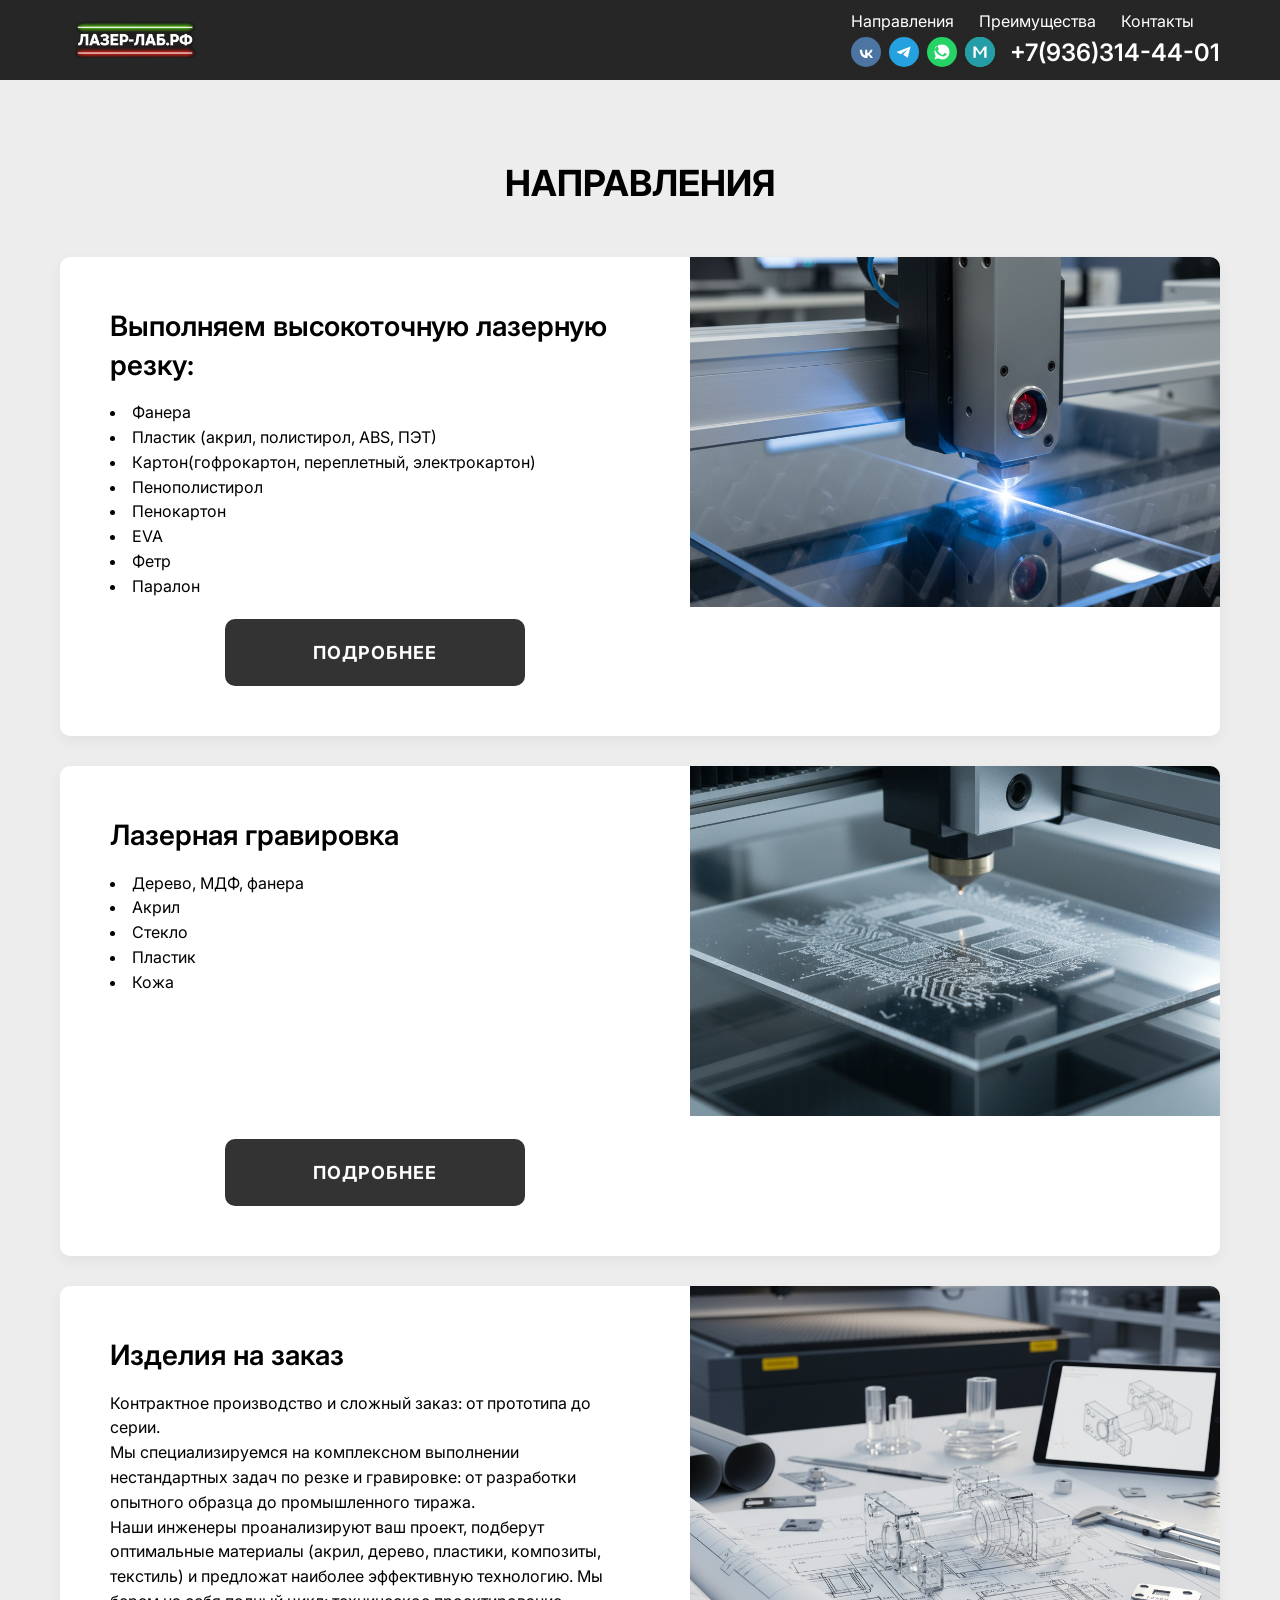
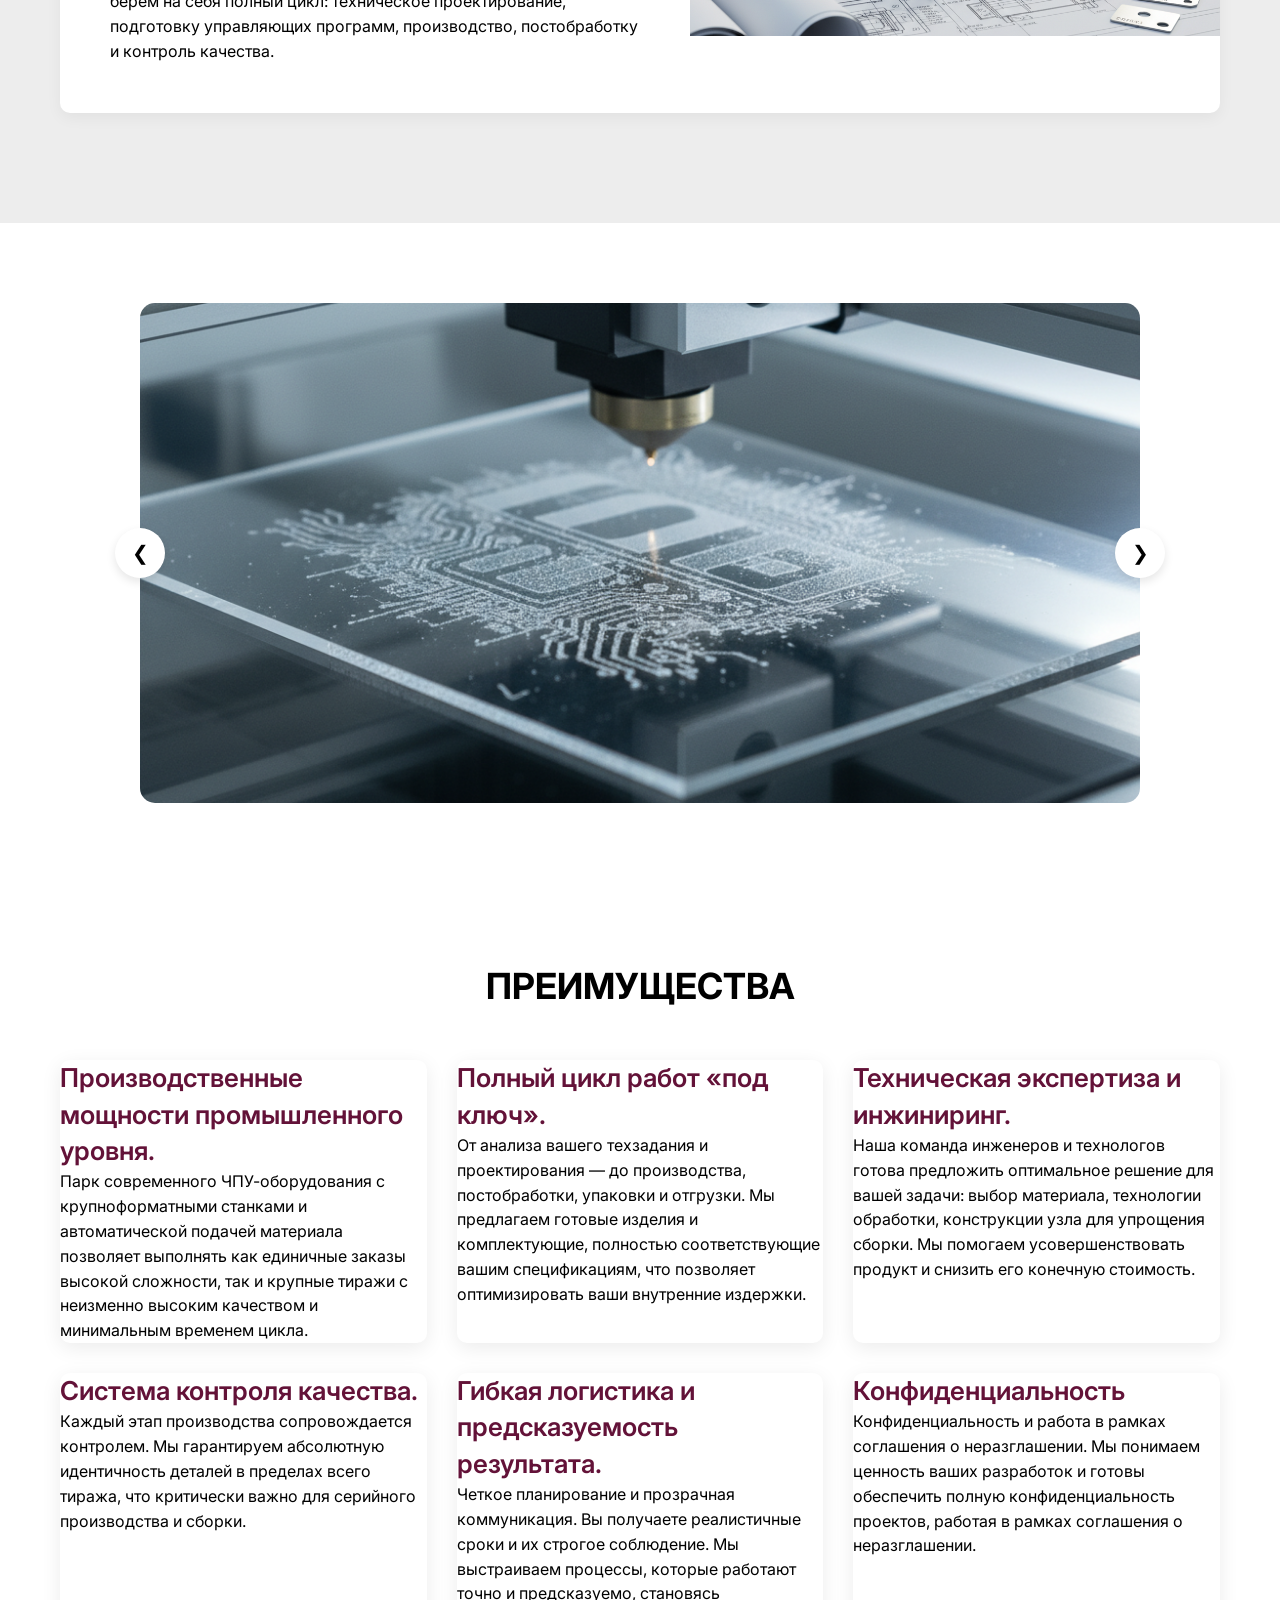
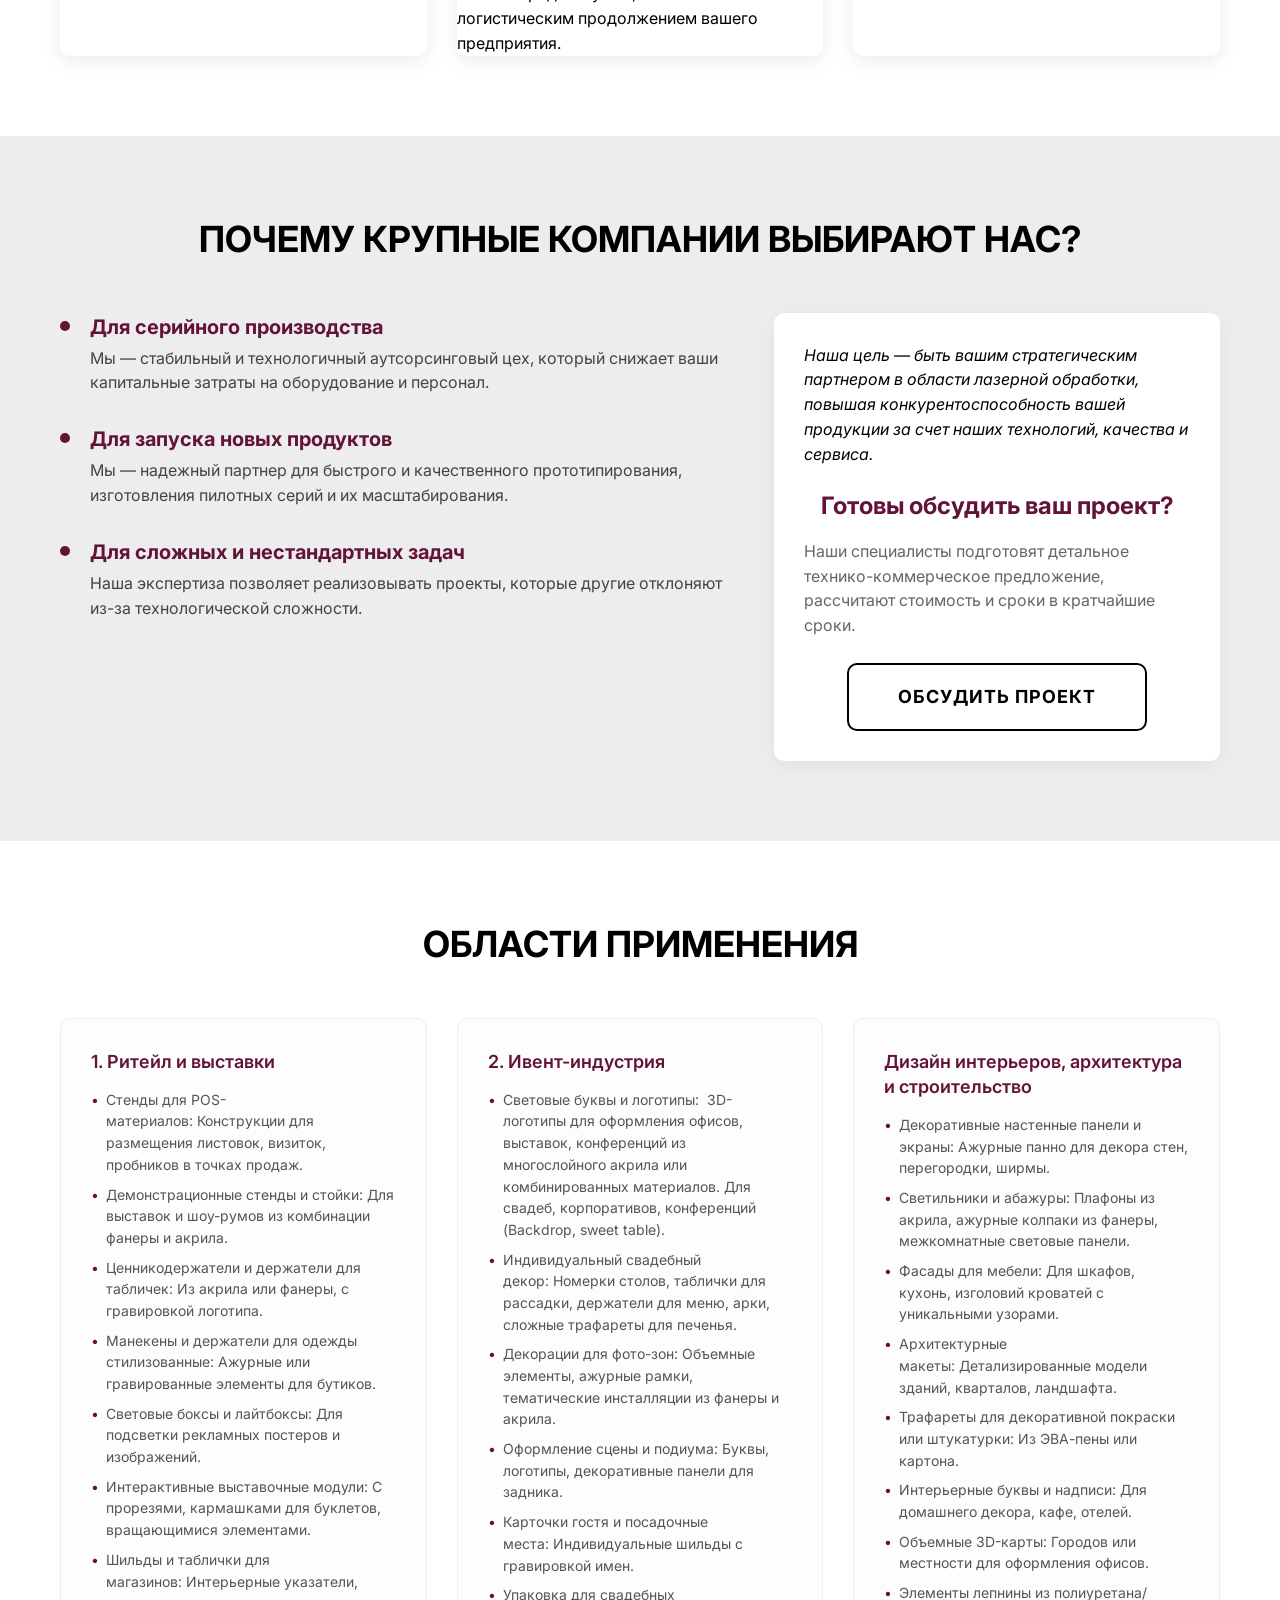
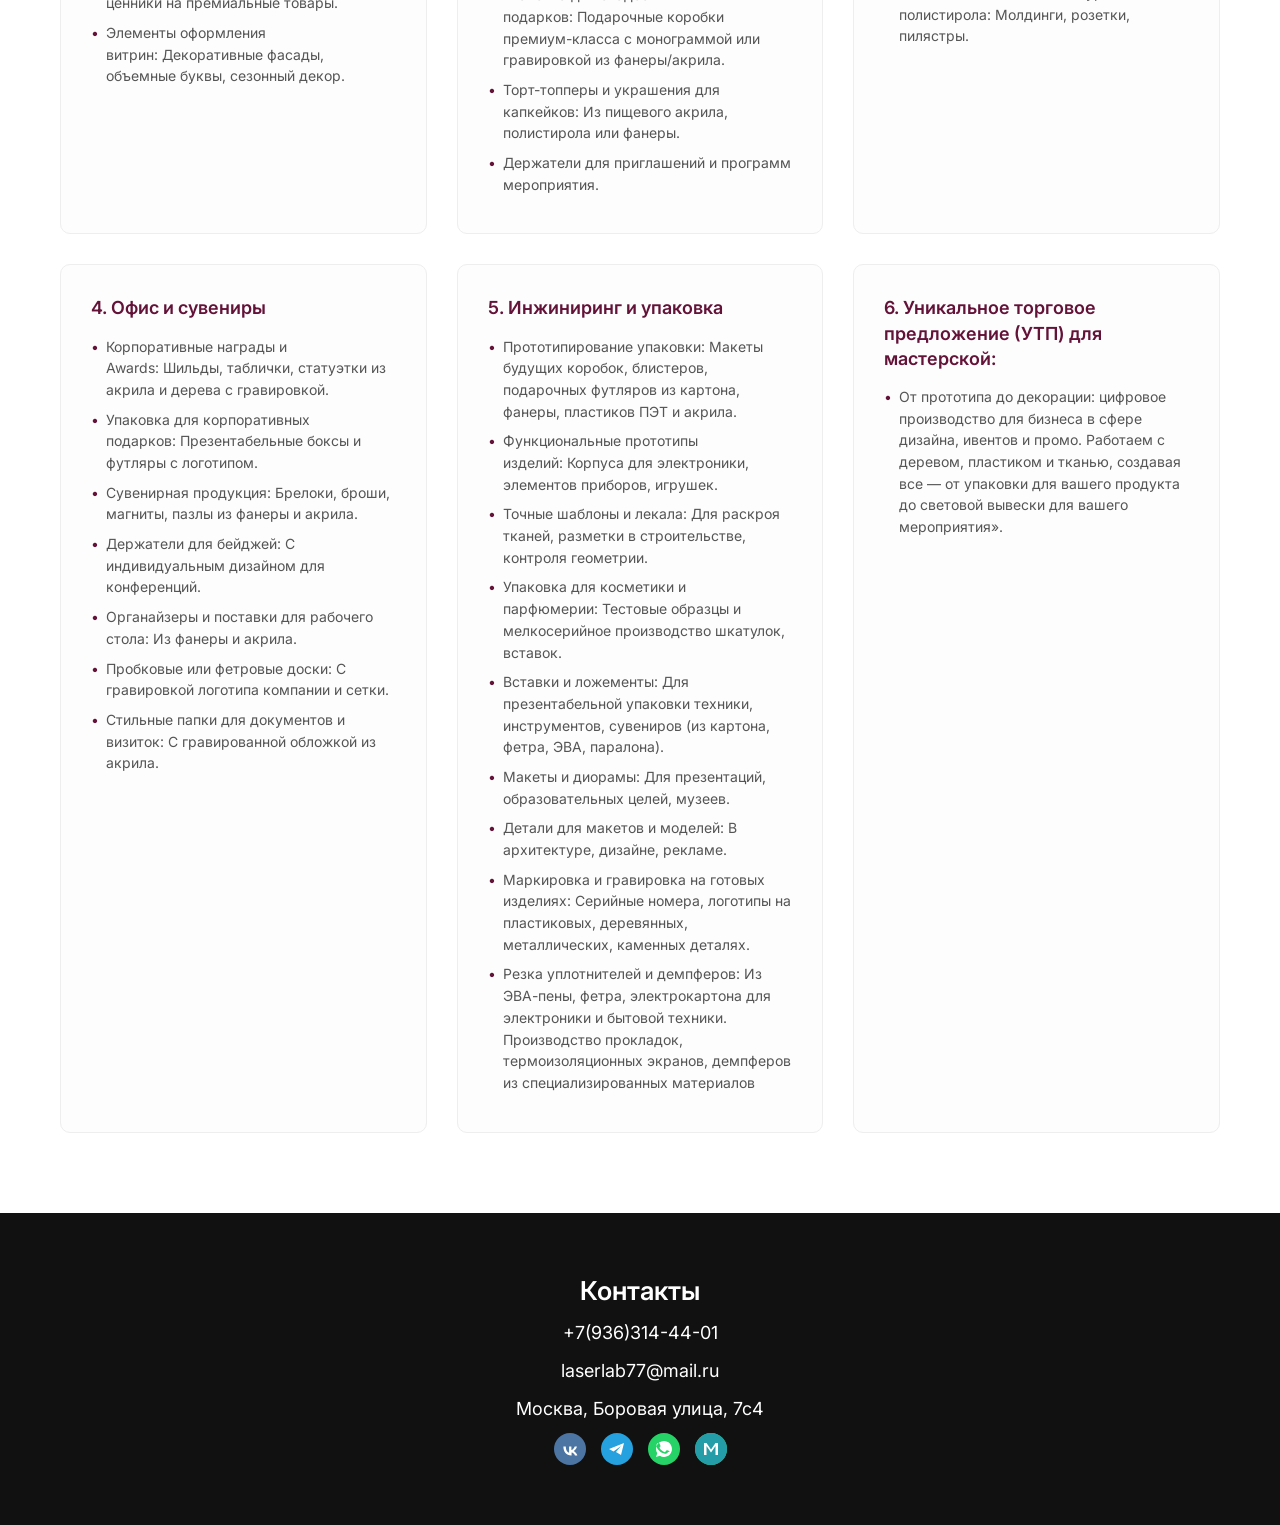
==== index.html @ 97116521 "Add files via upload" ====
<!DOCTYPE html>
<html lang="ru">
<head>
    <meta charset="UTF-8">
    <meta name="viewport" content="width=device-width, initial-scale=1.0">
    <title>ЛАЗЕР-ЛАБ.РФ - Лазерная резка и гравировка</title>
    <meta name="description" content="Услуги лазерной резки и гравировки в Москве.">
    <link href="https://fonts.googleapis.com/css2?family=Inter:wght@300;400;600;700&display=swap" rel="stylesheet">
    <link rel="stylesheet" href="style.css">
</head>
<body>

    <header class="header">
        <div class="container header__container">
            <a href="index.html" class="logo"><img class="logo_img" src="img/logo.png" alt="логотип"></a>
            <nav class="nav">
                <ul class="nav__list">
                    <li><a href="#services" class="nav__link">Направления</a></li>
                    <li><a href="#advantages" class="nav__link">Преимущества</a></li>
                    <li><a href="#contact" class="nav__link">Контакты</a></li>
                </ul>
                <div class="nav__phone-block">
                    <div class="header__socials-mini">
                        <a href="https://vk.com/laserlaboratory" target="_blank" class="social-icon soc-vk-mini">
                            <svg width="32" height="32" viewBox="0 0 32 32" fill="none" xmlns="http://www.w3.org/2000/svg">
                                <circle cx="16" cy="16" r="16"/>
                                <path d="M17.15 22.4c-4.87 0-7.65-3.34-7.77-8.9h2.41c.08 4.08 1.88 5.81 3.3 6.16V13.5h2.27v3.52c1.39-.15 2.82-1.74 3.32-3.52h2.27c-.4 2.22-2.02 3.81-3.21 4.5 1.2 1.07 3.01 2.45 3.65 4.4h-2.48c-.5-1.57-1.76-2.78-3.32-2.93v2.93h-.44z" fill="white"/>
                            </svg>
                        </a>
                        <a href="https://t.me/+79363144401" target="_blank" class="social-icon soc-tg-mini">
                            <svg width="32" height="32" viewBox="0 0 32 32" fill="none" xmlns="http://www.w3.org/2000/svg">
                                <circle cx="16" cy="16" r="16"/>
                                <path d="M23 10L8 16L12.5 18.5L20 13L15 19L20 22L23 10Z" fill="white"/>
                            </svg>
                        </a>
                        <a href="https://wa.me/79363144401" target="_blank" class="social-icon soc-wa-mini">
                            <svg width="32" height="32" viewBox="0 0 32 32" fill="none" xmlns="http://www.w3.org/2000/svg">
                                <circle cx="16" cy="16" r="16"/>
                                <path d="M16 8C11.58 8 8 11.58 8 16C8 17.58 8.46 19.05 9.25 20.3L8 24L11.83 22.77C13.06 23.55 14.48 24 16 24C20.42 24 24 20.42 24 16C24 11.58 20.42 8 16 8ZM19.8 19.34C19.55 20.04 18.51 20.6 17.95 20.67C17.44 20.73 16.78 20.92 14.53 20C11.64 18.82 9.77 15.88 9.63 15.69C9.49 15.5 8.44 14.11 8.44 12.68C8.44 11.25 9.17 10.55 9.47 10.26C9.71 10.03 10.1 9.92 10.48 9.92C10.6 9.92 10.72 9.93 10.82 9.93C11.13 9.95 11.28 9.97 11.49 10.46C11.75 11.08 12.38 12.63 12.45 12.78C12.53 12.93 12.6 13.12 12.5 13.31C12.4 13.5 12.33 13.59 12.18 13.76C12.03 13.93 11.89 14.07 11.74 14.26C11.6 14.43 11.44 14.63 11.64 14.98C11.84 15.33 12.53 16.46 13.54 17.36C14.85 18.52 15.91 18.9 16.3 19.08C16.69 19.26 16.92 19.22 17.15 18.96C17.38 18.7 18.15 17.8 18.44 17.41C18.73 17.02 19.03 17.1 19.4 17.25C19.78 17.4 21.79 18.39 21.79 18.39C21.79 18.39 21.79 18.39 21.79 18.39" fill="white"/>
                            </svg>
                        </a>
                        <a href="https://max.ru/u/f9LHodD0cOJeE9eINkm-oCl4ajC9Mu6RRH30dMtrzcRRQ145QHzJp0qRFZE" target="_blank" aria-label="Макс" class="social-icon soc-wa-mini">
                            <svg width="32" height="32" viewBox="0 0 32 32" fill="none" xmlns="http://www.w3.org/2000/svg">
                                <circle cx="16" cy="16" r="16" fill="#259da8"/>
                                <path d="M9 10H11.5L16 16.5L20.5 10H23V22H20.5V13L16 19.5L11.5 13V22H9V10Z" fill="white"/>
                            </svg>
                        </a>
                    </div>
                    <a href="tel:+79363144401" class="header__tel">+7(936)314-44-01</a>
                </div>
            </nav>
            <button class="burger-btn" aria-label="Открыть меню">
                <span></span><span></span><span></span>
            </button>
        </div>
    </header>

    <div class="mobile-menu">
        <ul class="mobile-menu__list">
            <li><a href="#services" class="mobile-menu__link">Направления</a></li>
            <li><a href="#advantages" class="mobile-menu__link">Преимущества</a></li>
            <li><a href="#contact" class="mobile-menu__link">Контакты</a></li>
            <li><a href="tel:+79363144401" style="color: inherit; text-decoration: none;">+7(936)314-44-01</a></li>
        </ul>
        <div class="mobile-menu__footer">
            <a href="tel:+79363144401" class="mobile-menu__phone">+7(936)314-44-01</a>
            <div class="mobile-menu__socials">
                <a href="https://vk.com/laserlaboratory" target="_blank" class="social-icon soc-vk">
                    <svg width="32" height="32" viewBox="0 0 32 32" fill="none" xmlns="http://www.w3.org/2000/svg">
                        <circle cx="16" cy="16" r="16"/>
                        <path d="M17.15 22.4c-4.87 0-7.65-3.34-7.77-8.9h2.41c.08 4.08 1.88 5.81 3.3 6.16V13.5h2.27v3.52c1.39-.15 2.82-1.74 3.32-3.52h2.27c-.4 2.22-2.02 3.81-3.21 4.5 1.2 1.07 3.01 2.45 3.65 4.4h-2.48c-.5-1.57-1.76-2.78-3.32-2.93v2.93h-.44z" fill="white"/>
                    </svg>
                </a>
                <a href="https://t.me/+79363144401" target="_blank" class="social-icon soc-tg">
                    <svg width="32" height="32" viewBox="0 0 32 32" fill="none" xmlns="http://www.w3.org/2000/svg">
                        <circle cx="16" cy="16" r="16"/>
                        <path d="M23 10L8 16L12.5 18.5L20 13L15 19L20 22L23 10Z" fill="white"/>
                    </svg>
                </a>
                <a href="https://wa.me/79363144401" target="_blank" class="social-icon soc-wa">
                    <svg width="32" height="32" viewBox="0 0 32 32" fill="none" xmlns="http://www.w3.org/2000/svg">
                        <circle cx="16" cy="16" r="16"/>
                        <path d="M16 8C11.58 8 8 11.58 8 16C8 17.58 8.46 19.05 9.25 20.3L8 24L11.83 22.77C13.06 23.55 14.48 24 16 24C20.42 24 24 20.42 24 16C24 11.58 20.42 8 16 8ZM19.8 19.34C19.55 20.04 18.51 20.6 17.95 20.67C17.44 20.73 16.78 20.92 14.53 20C11.64 18.82 9.77 15.88 9.63 15.69C9.49 15.5 8.44 14.11 8.44 12.68C8.44 11.25 9.17 10.55 9.47 10.26C9.71 10.03 10.1 9.92 10.48 9.92C10.6 9.92 10.72 9.93 10.82 9.93C11.13 9.95 11.28 9.97 11.49 10.46C11.75 11.08 12.38 12.63 12.45 12.78C12.53 12.93 12.6 13.12 12.5 13.31C12.4 13.5 12.33 13.59 12.18 13.76C12.03 13.93 11.89 14.07 11.74 14.26C11.6 14.43 11.44 14.63 11.64 14.98C11.84 15.33 12.53 16.46 13.54 17.36C14.85 18.52 15.91 18.9 16.3 19.08C16.69 19.26 16.92 19.22 17.15 18.96C17.38 18.7 18.15 17.8 18.44 17.41C18.73 17.02 19.03 17.1 19.4 17.25C19.78 17.4 21.79 18.39 21.79 18.39C21.79 18.39 21.79 18.39 21.79 18.39" fill="white"/>
                    </svg>
                </a>
                <a href="https://max.ru/u/f9LHodD0cOJeE9eINkm-oCl4ajC9Mu6RRH30dMtrzcRRQ145QHzJp0qRFZE" target="_blank" aria-label="Макс" class="social-icon">
                    <svg width="32" height="32" viewBox="0 0 32 32" fill="none" xmlns="http://www.w3.org/2000/svg">
                        <circle cx="16" cy="16" r="16" fill="#259da8"/>
                        <path d="M9 10H11.5L16 16.5L20.5 10H23V22H20.5V13L16 19.5L11.5 13V22H9V10Z" fill="white"/>
                    </svg>
                </a>
            </div>
        </div>
    </div>

  <!--  <section class="hero" id="about">
        <div class="hero__bg" style="background-image: url('https://static.tildacdn.ink/tild6638-3232-4465-b261-386266653539/screen.jpg');"></div>
        <div class="hero__overlay"></div>
        <div class="container hero__content">
            <h1 class="hero__title">ЛАЗЕР-ЛАБ.РФ</h1>
            <p class="hero__descr">Услуги лазерной резки и гравировки в Москве.</p>
            <p class="hero__descr">Выполним ваш проект качественно и в срок.</p>
            <button class="btn btn--hero js-open-modal" data-modal="contact-modal">Свяжитесь с нами</button>
        </div>
    </section> -->

    <section class="section services" id="services">
        <div class="container">
            <h2 class="section-title">Направления</h2>
            <div class="service-item service-item--reverse"> 
                <div class="service-item__image">
                    <img src="img/резка акрила.png" alt="Лазерная резка">
                </div>
                <div class="service-item__text">
                    <h3>Выполняем высокоточную лазерную резку:</h3>
                    <li>Фанера</li>
                    <li>Пластик (акрил, полистирол, ABS, ПЭТ)</li>
                    <li>Картон(гофрокартон, переплетный, электрокартон)</li>
                    <li>Пенополистирол</li>
                    <li>Пенокартон</li>
                    <li>EVA</li>
                    <li>Фетр</li>
                    <li>Паралон</li>
                    <a href="cutting.html" class="btn btn--accent">Подробнее</a>
                </div>
            </div>

            <div class="service-item service-item--reverse">
                <div class="service-item__image">
                    <img src="img/гравировка акрил.png" alt="Лазерная гравировка">
                </div>
                <div class="service-item__text">
                    <h3>Лазерная гравировка</h3>
                    <li>Дерево, МДФ, фанера</li>
                    <li>Акрил</li>
                    <li>Стекло</li>
                    <li>Пластик</li>
                    <li>Кожа</li>
                    <br>
                    <br>
                    <br>
                    <br>
                    <br>
                    <a href="engraving.html" class="btn btn--accent">Подробнее</a>
                </div>
            </div>
            <div class="service-item service-item--reverse">
                <div class="service-item__image">
                    <img src="img/изделия на заказ.png" alt="Изделия на заказ">
                </div>
                <div class="service-item__text">
                    <h3>Изделия на заказ</h3>
                    <p>Контрактное производство и сложный заказ: от прототипа до серии.</p>
                    <p>Мы специализируемся на комплексном выполнении нестандартных задач по резке и гравировке: от разработки опытного образца до промышленного тиража.</p>
                    <p>Наши инженеры проанализируют ваш проект, подберут оптимальные материалы (акрил, дерево, пластики, композиты, текстиль) и предложат наиболее эффективную технологию. Мы берем на себя полный цикл: техническое проектирование, подготовку управляющих программ, производство, постобработку и контроль качества.</p>
                  <!--  <a href="custom.html" class="btn btn--secondary">Подробнее</a> -->
                </div>
            </div>
        </div>
    </section>
    <section class="section portfolio">
        <div class="container">
            <div class="slider-container">
                <button class="slider-btn slider-btn--prev">❮</button>
                <div class="slider-track-wrapper">
                    <div class="slider-track">
                        <div class="slide"><img src="img/гравировка акрил.png" alt="Portfolio 1"></div>
                        <div class="slide"><img src="img/гравировка кожа.png" alt="Portfolio 2"></div>
                        <div class="slide"><img src="img/гравировка стекло.png" alt="Portfolio 3"></div>
                        <div class="slide"><img src="img/резка пенокартона.png" alt="Portfolio 4"></div>
                        <div class="slide"><img src="img/резка ЭВА.png" alt="Portfolio 4"></div>
                        <div class="slide"><img src="img/резка фетр.png" alt="Portfolio 4"></div>
                    </div>
                </div>
                <button class="slider-btn slider-btn--next">❯</button>
            </div>
        </div>
    </section>

    <section id="advantages" class="section">
        <div class="container">
            <h2 class="section-title">Преимущества</h2>
        
            <div class="product-grid">
                <div class="product-card">
                    <div class="product-card__content">
                        <h3 class="product-card__title">Производственные мощности промышленного уровня.</h3>
                        <p class="product-card__text">Парк современного ЧПУ-оборудования с крупноформатными станками и автоматической подачей материала позволяет выполнять как единичные заказы высокой сложности, так и крупные тиражи с неизменно высоким качеством и минимальным временем цикла.</p>
                    </div>
                </div>
                <div class="product-card">
                    <div class="product-card__content">
                        <h3 class="product-card__title">Полный цикл работ «под ключ».</h3>
                        <p class="product-card__text">От анализа вашего техзадания и проектирования — до производства, постобработки, упаковки и отгрузки. Мы предлагаем готовые изделия и комплектующие, полностью соответствующие вашим спецификациям, что позволяет оптимизировать ваши внутренние издержки.</p>
                    </div>
                </div>
                <div class="product-card">
                    <div class="product-card__content">
                        <h3 class="product-card__title">Техническая экспертиза и инжиниринг.</h3>
                        <p class="product-card__text">Наша команда инженеров и технологов готова предложить оптимальное решение для вашей задачи: выбор материала, технологии обработки, конструкции узла для упрощения сборки. Мы помогаем усовершенствовать продукт и снизить его конечную стоимость.</p>
                    </div>
                </div>
                <div class="product-card">
                    <div class="product-card__content">
                        <h3 class="product-card__title">Система контроля качества.</h3>
                        <p class="product-card__text">Каждый этап производства сопровождается контролем. Мы гарантируем абсолютную идентичность деталей в пределах всего тиража, что критически важно для серийного производства и сборки.</p>
                    </div>
                </div>
                <div class="product-card">
                    <div class="product-card__content">
                        <h3 class="product-card__title">Гибкая логистика и предсказуемость результата.</h3>
                        <p class="product-card__text">Четкое планирование и прозрачная коммуникация. Вы получаете реалистичные сроки и их строгое соблюдение. Мы выстраиваем процессы, которые работают точно и предсказуемо, становясь логистическим продолжением вашего предприятия.</p>
                    </div>
                </div>
                <div class="product-card">
                    <div class="product-card__content">
                        <h3 class="product-card__title">Конфиденциальность</h3>
                        <p class="product-card__text">Конфиденциальность и работа в рамках соглашения о неразглашении. Мы понимаем ценность ваших разработок и готовы обеспечить полную конфиденциальность проектов, работая в рамках соглашения о неразглашении.</p>
                    </div>
                </div>
            </div>
        </div>
    </section>
    <section id="why-us" class="section section--bg-gray">
        <div class="container">
            <h2 class="section-title">Почему крупные компании выбирают нас?</h2>
            <div class="why-us__content">
                <ul class="why-us__list">
                    <li class="why-us__item">
                        <h4 class="why-us__item-title">Для серийного производства</h4>
                        <p class="why-us__item-text">Мы — стабильный и технологичный аутсорсинговый цех, который снижает ваши капитальные затраты на оборудование и персонал.</p>
                    </li>
                    <li class="why-us__item">
                        <h4 class="why-us__item-title">Для запуска новых продуктов</h4>
                        <p class="why-us__item-text">Мы — надежный партнер для быстрого и качественного прототипирования, изготовления пилотных серий и их масштабирования.</p>
                    </li>
                    <li class="why-us__item">
                        <h4 class="why-us__item-title">Для сложных и нестандартных задач</h4>
                        <p class="why-us__item-text">Наша экспертиза позволяет реализовывать проекты, которые другие отклоняют из-за технологической сложности.</p>
                    </li>
                </ul>
                <div class="why-us__cta-block">
                    <p class="why-us__cta-text">Наша цель — быть вашим стратегическим партнером в области лазерной обработки, повышая конкурентоспособность вашей продукции за счет наших технологий, качества и сервиса.</p>
                    <p class="why-us__cta-prompt">Готовы обсудить ваш проект?</p>
                    <p class="why-us__cta-description">Наши специалисты подготовят детальное технико-коммерческое предложение, рассчитают стоимость и сроки в кратчайшие сроки.</p>
                    <a href="#" class="btn btn--accent js-open-modal">Обсудить проект</a>
                </div>
            </div>
        </div>
    </section>
    <section class="section full-services" id="full-services">
        <div class="container">
            <h2 class="section-title">Области применения</h2>
            <div class="services-grid">
                <div class="service-category">
                    <h3>1. Ритейл и выставки</h3>
                    <ul>
                        <li>Стенды для POS-материалов: Конструкции для размещения листовок, визиток, пробников в точках продаж.</li>
                        <li>Демонстрационные стенды и стойки: Для выставок и шоу-румов из комбинации фанеры и акрила.</li>
                        <li>Ценникодержатели и держатели для табличек: Из акрила или фанеры, с гравировкой логотипа.</li>
                        <li>Манекены и держатели для одежды стилизованные: Ажурные или гравированные элементы для бутиков.</li>
                        <li>Световые боксы и лайтбоксы: Для подсветки рекламных постеров и изображений.</li>
                        <li>Интерактивные выставочные модули: С прорезями, кармашками для буклетов, вращающимися элементами.</li>
                        <li>Шильды и таблички для магазинов: Интерьерные указатели, ценники на премиальные товары.</li>
                        <li>Элементы оформления витрин: Декоративные фасады, объемные буквы, сезонный декор.</li>
                    </ul>
                </div>
                <div class="service-category">
                    <h3>2. Ивент-индустрия</h3>
                    <ul>
                        <li>Световые буквы и логотипы:  3D-логотипы для оформления офисов, выставок, конференций из многослойного акрила или комбинированных материалов. Для свадеб, корпоративов, конференций (Backdrop, sweet table).</li>
                        <li>Индивидуальный свадебный декор: Номерки столов, таблички для рассадки, держатели для меню, арки, сложные трафареты для печенья.</li>
                        <li>Декорации для фото-зон: Объемные элементы, ажурные рамки, тематические инсталляции из фанеры и акрила.</li>
                        <li>Оформление сцены и подиума: Буквы, логотипы, декоративные панели для задника.</li>
                        <li>Карточки гостя и посадочные места: Индивидуальные шильды с гравировкой имен.</li>
                        <li>Упаковка для свадебных подарков: Подарочные коробки премиум-класса с монограммой или гравировкой из фанеры/акрила.</li>
                        <li>Торт-топперы и украшения для капкейков: Из пищевого акрила, полистирола или фанеры.</li>
                        <li>Держатели для приглашений и программ мероприятия.</li>
                    </ul>
                </div>
                <div class="service-category">
                    <h3>Дизайн интерьеров, архитектура и строительство</h3>
                    <ul>
                        <li>Декоративные настенные панели и экраны: Ажурные панно для декора стен, перегородки, ширмы.</li>
                        <li>Светильники и абажуры: Плафоны из акрила, ажурные колпаки из фанеры, межкомнатные световые панели.</li>
                        <li>Фасады для мебели: Для шкафов, кухонь, изголовий кроватей с уникальными узорами.</li>
                        <li>Архитектурные макеты: Детализированные модели зданий, кварталов, ландшафта.</li>
                        <li>Трафареты для декоративной покраски или штукатурки: Из ЭВА-пены или картона.</li>
                        <li>Интерьерные буквы и надписи: Для домашнего декора, кафе, отелей.</li>
                        <li>Объемные 3D-карты: Городов или местности для оформления офисов.</li>
                        <li>Элементы лепнины из полиуретана/полистирола: Молдинги, розетки, пилястры.</li>
                    </ul>
                </div>
                <div class="service-category">
                    <h3>4. Офис и сувениры</h3>
                    <ul>
                        <li>Корпоративные награды и Awards: Шильды, таблички, статуэтки из акрила и дерева с гравировкой.</li>
                        <li>Упаковка для корпоративных подарков: Презентабельные боксы и футляры с логотипом.</li>
                        <li>Сувенирная продукция: Брелоки, броши, магниты, пазлы из фанеры и акрила.</li>
                        <li>Держатели для бейджей: С индивидуальным дизайном для конференций.</li>
                        <li>Органайзеры и поставки для рабочего стола: Из фанеры и акрила.</li>
                        <li>Пробковые или фетровые доски: С гравировкой логотипа компании и сетки.</li>
                        <li>Стильные папки для документов и визиток: С гравированной обложкой из акрила.</li>
                    </ul>
                </div>
                <div class="service-category">
                    <h3>5. Инжиниринг и упаковка</h3>
                    <ul>
                        <li>Прототипирование упаковки: Макеты будущих коробок, блистеров, подарочных футляров из картона, фанеры, пластиков ПЭТ и акрила.</li>
                        <li>Функциональные прототипы изделий: Корпуса для электроники, элементов приборов, игрушек.</li>
                        <li>Точные шаблоны и лекала: Для раскроя тканей, разметки в строительстве, контроля геометрии.</li>
                        <li>Упаковка для косметики и парфюмерии: Тестовые образцы и мелкосерийное производство шкатулок, вставок.</li>
                        <li>Вставки и ложементы: Для презентабельной упаковки техники, инструментов, сувениров (из картона, фетра, ЭВА, паралона).</li>
                        <li>Макеты и диорамы: Для презентаций, образовательных целей, музеев.</li>
                        <li>Детали для макетов и моделей: В архитектуре, дизайне, рекламе.</li>
                        <li>Маркировка и гравировка на готовых изделиях: Серийные номера, логотипы на пластиковых, деревянных, металлических, каменных деталях.</li>
                        <li>Резка уплотнителей и демпферов: Из ЭВА-пены, фетра, электрокартона для электроники и бытовой техники. Производство прокладок, термоизоляционных экранов, демпферов из специализированных материалов</li>
                    </ul>
                </div>
                <div class="service-category">
                    <h3>6. Уникальное торговое предложение (УТП) для мастерской:</h3>
                    <ul>
                        <li>От прототипа до декорации: цифровое производство для бизнеса в сфере дизайна, ивентов и промо. Работаем с деревом, пластиком и тканью, создавая все — от упаковки для вашего продукта до световой вывески для вашего мероприятия».</li>
                    </ul>      
                </div>
            </div>
        </div>
    </section>
    <footer class="footer" id="contact">
        <div class="container footer__container">
            <div class="footer__info">
                <h3>Контакты</h3>
                <p><a href="tel:+79363144401">+7(936)314-44-01</a></p>
                <p><a href="mailto:laserlab77@mail.ru">laserlab77@mail.ru</a></p>
                <p class="footer__address">Москва, Боровая улица, 7с4</p>
            </div>
            <div class="footer__socials">
                <a href="https://vk.com/laserlaboratory" target="_blank" class="social-icon soc-vk-mini">
                    <svg width="32" height="32" viewBox="0 0 32 32" fill="none" xmlns="http://www.w3.org/2000/svg">
                        <circle cx="16" cy="16" r="16"/>
                        <path d="M17.15 22.4c-4.87 0-7.65-3.34-7.77-8.9h2.41c.08 4.08 1.88 5.81 3.3 6.16V13.5h2.27v3.52c1.39-.15 2.82-1.74 3.32-3.52h2.27c-.4 2.22-2.02 3.81-3.21 4.5 1.2 1.07 3.01 2.45 3.65 4.4h-2.48c-.5-1.57-1.76-2.78-3.32-2.93v2.93h-.44z" fill="white"/>
                    </svg>
                </a>
                <a href="https://t.me/+79363144401" target="_blank" class="social-icon soc-tg-mini">
                    <svg width="32" height="32" viewBox="0 0 32 32" fill="none" xmlns="http://www.w3.org/2000/svg">
                        <circle cx="16" cy="16" r="16"/>
                        <path d="M23 10L8 16L12.5 18.5L20 13L15 19L20 22L23 10Z" fill="white"/>
                    </svg>
                </a>
                <a href="https://wa.me/79363144401" target="_blank" class="social-icon soc-wa-mini">
                    <svg width="32" height="32" viewBox="0 0 32 32" fill="none" xmlns="http://www.w3.org/2000/svg">
                        <circle cx="16" cy="16" r="16"/>
                        <path d="M16 8C11.58 8 8 11.58 8 16C8 17.58 8.46 19.05 9.25 20.3L8 24L11.83 22.77C13.06 23.55 14.48 24 16 24C20.42 24 24 20.42 24 16C24 11.58 20.42 8 16 8ZM19.8 19.34C19.55 20.04 18.51 20.6 17.95 20.67C17.44 20.73 16.78 20.92 14.53 20C11.64 18.82 9.77 15.88 9.63 15.69C9.49 15.5 8.44 14.11 8.44 12.68C8.44 11.25 9.17 10.55 9.47 10.26C9.71 10.03 10.1 9.92 10.48 9.92C10.6 9.92 10.72 9.93 10.82 9.93C11.13 9.95 11.28 9.97 11.49 10.46C11.75 11.08 12.38 12.63 12.45 12.78C12.53 12.93 12.6 13.12 12.5 13.31C12.4 13.5 12.33 13.59 12.18 13.76C12.03 13.93 11.89 14.07 11.74 14.26C11.6 14.43 11.44 14.63 11.64 14.98C11.84 15.33 12.53 16.46 13.54 17.36C14.85 18.52 15.91 18.9 16.3 19.08C16.69 19.26 16.92 19.22 17.15 18.96C17.38 18.7 18.15 17.8 18.44 17.41C18.73 17.02 19.03 17.1 19.4 17.25C19.78 17.4 21.79 18.39 21.79 18.39C21.79 18.39 21.79 18.39 21.79 18.39" fill="white"/>
                    </svg>
                </a>
                <a href="https://max.ru/u/f9LHodD0cOJeE9eINkm-oCl4ajC9Mu6RRH30dMtrzcRRQ145QHzJp0qRFZE" target="_blank" aria-label="Макс" class="social-icon soc-wa-mini">
                    <svg width="32" height="32" viewBox="0 0 32 32" fill="none" xmlns="http://www.w3.org/2000/svg">
                        <circle cx="16" cy="16" r="16" fill="#259da8"/>
                        <path d="M9 10H11.5L16 16.5L20.5 10H23V22H20.5V13L16 19.5L11.5 13V22H9V10Z" fill="white"/>
                    </svg>
                </a>
            </div>
        </div>
    </footer>
    <div class="modal" id="contact-modal">
        <div class="modal__overlay" data-modal-close></div>
        <div class="modal__content">
            <button class="modal__close-btn js-close-modal">&times;</button>
            <h3>Заказать звонок</h3>
            <form class="contact-form" id="callback-form" method="POST" action="https://formsubmit.co/laserlab77@mail.ru">
                <input type="text" name="name" placeholder="Ваше имя" required>
                <input type="tel" name="phone" placeholder="Ваш телефон" required pattern="[0-9]{7,15}">
                <button type="submit" class="btn contact-form__submit">Отправить</button>
            </form>
        </div>
    </div>
    <script src="script.js"></script>
</body>
</html>
---- style.css ----
:root {
    --font-main: 'Inter', sans-serif;
    --color-black: #000000;
    --color-white: #ffffff;
    --color-gray-bg: #ededed;
    --color-accent: #631238;
    --container-width: 1200px;
    --header-height: 80px;
}

* { box-sizing: border-box; margin: 0; padding: 0; }
body { 
    font-family: var(--font-main); 
    color: var(--color-black); 
    line-height: 1.55; 
    overflow-x: hidden; 
    padding-top: var(--header-height);
}
ul { list-style: none; }
a { text-decoration: none; color: inherit; transition: 0.3s; }
h1 { font-size: 42px; line-height: 1.2; font-weight: 800; text-transform: uppercase; }
h2 { font-size: 32px; line-height: 1.3; font-weight: 700; text-transform: uppercase; }
h3 { font-size: 26px; line-height: 1.4; font-weight: 600; }
h4 { font-size: 20px; line-height: 1.4; font-weight: 600; }
.container { max-width: var(--container-width); margin: 0 auto; padding: 0 20px; }
.section { padding: 80px 0; }
.section-title { font-size: 36px; text-align: center; margin-bottom: 50px; text-transform: uppercase; font-weight: 700; }

.btn {
    display: inline-block;
    background: var(--color-white);
    color: var(--color-black);
    padding: 14px 35px;
    border-radius: 30px;
    font-weight: 600;
    cursor: pointer;
    border: none;
    transition: 0.3s;
}
.btn:hover { background: var(--color-accent); color: white; transform: translateY(-2px); }

.btn--hero {
    padding: 22px 60px;
    font-size: 20px;
    font-weight: 700;
    background: var(--color-white); 
    color: var(--color-black);
    border: 3px solid transparent; 
    box-shadow: 0 8px 20px rgba(0, 0, 0, 0.3);
    border-radius: 10px;
}

.btn--hero:hover {
    background: var(--color-accent); 
    color: var(--color-white);
    border: 3px solid var(--color-white); 
    transform: scale(1.1);
    box-shadow: 0 10px 25px rgba(37, 157, 168, 0.5);
}

.btn--secondary {
    background: transparent;
    border: 2px solid var(--color-black);
    margin-top: 20px;
    font-size: 16px;
    padding: 12px 30px;
}

.btn--secondary:hover {
    background: var(--color-black);
    color: white;
}

/* Header */
.header { 
    position: fixed; 
    top: 0; 
    left: 0; 
    width: 100%; 
    z-index: 1000; 
    background: rgba(0,0,0,0.85); 
    height: var(--header-height); 
    display: flex; 
    align-items: center; 
    color: white; 
    backdrop-filter: blur(5px); 
}

.header__container { 
    display: flex; 
    justify-content: space-between; 
    align-items: center; 
    width: 100%; 
    height: 100%;
}

.logo {
    display: flex;
    align-items: center;
    height: 100%;
    padding: 0;
}

.logo_img {
    height: 150px;
    width: auto;
    object-fit: contain;
    vertical-align: middle;
    transition: transform 0.3s ease;
}

.logo_img:hover {
    transform: scale(1.05);
}

.nav__list { display: flex; gap: 25px; }
.burger-btn { display: none; flex-direction: column; gap: 5px; background: none; border: none; cursor: pointer; }
.burger-btn span { width: 25px; height: 2px; background: white; }

/* Mobile Menu */
.mobile-menu {
    position: fixed;
    top: 0;
    left: 0;
    width: 100%;
    height: 100dvh;
    background: #000;
    z-index: 2000;
    transform: translateY(-100%);
    transition: transform 0.4s ease;
    padding: calc(var(--header-height) + 20px) 20px 20px;
    display: flex;
    flex-direction: column;
    overflow-y: auto;
    overscroll-behavior: contain;
    visibility: hidden;
    pointer-events: none;
    justify-content: flex-start;
}

.mobile-menu.active {
    transform: translateY(0);
    visibility: visible;
    pointer-events: auto;
}

.mobile-menu__list { 
    text-align: center; 
    flex-grow: 1;
    margin-bottom: 20px;
}
.mobile-menu__list li { margin: 25px 0; }
.mobile-menu__list a { font-size: 24px; color: white; }
.mobile-menu__btn {
    display: block; 
    text-align: center;
    width: 100%;
    margin-top: auto;
}

.nav__phone-block {
    display: flex;
    align-items: center;
    gap: 15px;
}

.header__tel {
    font-size: 24px;
    font-weight: 600;
}

.header__socials-mini {
    display: flex;
    gap: 8px;
}

/* Общие стили иконок-заглушек (если нет SVG картинок) */
.social-icon {
    display: flex;
    align-items: center;
    justify-content: center;
    border-radius: 50%;
    color: #fff !important;
    font-size: 12px;
    font-weight: bold;
    transition: 0.3s;
}

/* Размеры для хедера */
.header__socials-mini .social-icon { width: 30px; height: 30px; }

/* Размеры для мобильного меню */
.mobile-menu__socials {
    display: flex;
    justify-content: center;
    gap: 20px;
    margin-top: 30px;
}
.mobile-menu__socials .social-icon { width: 50px; height: 50px; font-size: 18px; }

/* Фирменные цвета */
.soc-vk, .soc-vk-mini { background-color: #4C75A3; }
.soc-tg, .soc-tg-mini { background-color: #24A1DE; }
.soc-wa, .soc-wa-mini { background-color: #25D366; }

.social-icon:hover { opacity: 0.8; transform: scale(1.1); }

/* Мобильное меню - футер */
.mobile-menu__footer {
    margin-top: auto;
    padding-bottom: 40px;
    text-align: center;
}
.mobile-menu__phone {
    font-size: 28px;
    font-weight: 700;
    color: white;
    display: block;
    margin-bottom: 20px;
}


/* Hero */
.hero { 
    position: relative; 
    min-height: 200px;
    display: flex; 
    align-items: center; 
    justify-content: center; 
    text-align: center; 
    color: white;
    background: rgba(20, 20, 20, 0.85);
    padding: 40px 0;
}

.hero__bg { position: absolute; inset: 0; background-size: cover; background-position: center; z-index: -1; }
.hero__overlay { position: absolute; inset: 0; background: rgba(0,0,0,0.5); z-index: -1; }

.hero__bg, 
.hero__overlay { 
    display: none; 
}

.hero__content {
    position: relative;
    z-index: 1;
}

.hero__title { 
    font-size: 48px;
    font-weight: 800; 
    margin-bottom: 10px; 
    text-transform: uppercase;
}

.hero__descr { 
    font-size: 18px; 
    max-width: 800px; 
    margin: 0 auto 20px; 
    color: white;
}

/* Service Items */
.services { background: var(--color-gray-bg); }
.service-item { display: flex; background: white; margin-bottom: 30px; border-radius: 10px; overflow: hidden; box-shadow: 0 5px 15px rgba(0,0,0,0.05); }
.service-item--reverse { flex-direction: row-reverse; }
.service-item__text .btn {
    align-self: center;
    margin-top: 20px;
}
.service-item__image { flex: 1; height: 350px; }
.service-item__image img { width: 100%; height: 100%; object-fit: cover; }
.service-item__text { flex: 1; padding: 50px; display: flex; flex-direction: column; justify-content: center; align-items: flex-start; }
.service-item__text h3 { font-size: 28px; margin-bottom: 15px; }

/* Portfolio Slider */
.slider-container { position: relative; max-width: 1000px; margin: 0 auto; display: flex; align-items: center; }
.slider-track-wrapper { overflow: hidden; width: 100%; border-radius: 15px; touch-action: pan-y; }
.slider-track { display: flex; transition: 0.5s ease-in-out; }
.slide { min-width: 100%; height: 500px; }
.slide img { width: 100%; height: 100%; object-fit: cover; }
.slider-btn { position: absolute; top: 50%; transform: translateY(-50%); background: white; border: none; width: 50px; height: 50px; border-radius: 50%; cursor: pointer; z-index: 10; font-size: 20px; box-shadow: 0 4px 10px rgba(0,0,0,0.1); }
.slider-btn--prev { left: -25px; }
.slider-btn--next { right: -25px; }

/* Full Services Grid */
.full-services { background: white; }
.services-grid { display: grid; grid-template-columns: repeat(auto-fit, minmax(280px, 1fr)); gap: 30px; }
.service-category { background: #fdfdfd; padding: 30px; border: 1px solid #eee; border-radius: 10px; }
.service-category h3 { color: var(--color-accent); margin-bottom: 15px; font-size: 18px; }
.service-category li { margin-bottom: 8px; font-size: 14px; color: #555; position: relative; padding-left: 15px; }
.service-category li::before { content: "•"; position: absolute; left: 0; color: var(--color-accent); }

/* Footer */
.footer { background: #111; color: white; padding: 60px 0; text-align: center; }
.footer__info p { margin: 10px 0; font-size: 18px; }
.footer__socials { margin-top: 25px; display: flex; justify-content: center; gap: 20px; }

/* Modal */
.modal { position: fixed; inset: 0; background: rgba(0,0,0,0.8); z-index: 10000; display: none; align-items: center; justify-content: center; padding: 20px; }
.modal.is-visible { display: flex; }
.modal__content { background: white; padding: 40px; border-radius: 15px; width: 100%; max-width: 400px; position: relative; }
.modal__close-btn { position: absolute; top: 15px; right: 20px; font-size: 30px; background: none; border: none; cursor: pointer; }
.contact-form { display: flex; flex-direction: column; gap: 15px; margin-top: 20px; }
.contact-form input { padding: 12px; border: 1px solid #ddd; border-radius: 5px; }
.contact-form__submit { background: var(--color-accent); color: white; }

/* --- Catalog Pages Styles --- */
.catalog-content {
    padding-top: calc(var(--header-height) + 40px);
    padding-bottom: 80px;
    background-color: var(--color-gray-bg);
}

/* Заголовок страницы */
.catalog-title {
    font-size: 42px;
    font-weight: 700;
    text-align: center;
    margin-bottom: 60px;
    color: var(--color-black);
}

/* Сетка товаров */
.product-grid {
    display: grid;
    grid-template-columns: repeat(auto-fit, minmax(300px, 1fr));
    gap: 30px;
}

/* Контейнер для центрирования кнопки CTA */
.catalog-cta-wrapper {
    text-align: center;
    margin-bottom: 60px;
}

/* Стиль для центрированного параграфа-описания */
.catalog-descr {
    text-align: center;
    max-width: 800px;
    margin: 0 auto 50px;
    font-size: 18px;
    color: #444;
}

.product-grid--single {
    display: grid;
    grid-template-columns: repeat(3, 1fr); 
    gap: 30px;
}

/* Карточка товара/услуги */
.product-card {
    background: var(--color-white);
    border-radius: 10px;
    overflow: hidden;
    box-shadow: 0 5px 20px rgba(0, 0, 0, 0.08);
    transition: transform 0.3s, box-shadow 0.3s;
    display: flex;
    flex-direction: column;
    align-items: flex-start;
    position: relative; 
    z-index: 1;
}

.product-card:hover {
    transform: translateY(-5px);
    box-shadow: 0 10px 30px rgba(0, 0, 0, 0.2);
    z-index: 2;
}

.product-card__image {
    height: 250px;
    width: 100%;
    overflow: hidden;
}
.product-card__image img {
    width: 100%;
    height: 100%;
    object-fit: cover;
}

.product-card__info {
    padding: 25px;
}

.product-card__info h4 {
    font-size: 20px;
    font-weight: 600;
    color: var(--color-accent);
    margin-bottom: 10px;
}

.product-card__info p {
    font-size: 14px;
    color: #555;
    line-height: 1.4;
}

/* Окно подробностей */
.product-detail-overlay {
    display: none;
    position: fixed;
    top: 0;
    left: 0;
    width: 100%;
    height: 100%;
    background: var(--color-gray-bg);
    z-index: 9000;
    overflow-y: auto;
    padding: 40px 20px;
}

.product-detail-content {
    max-width: 1100px;
    margin: 0 auto;
}

.btn-back {
    background: none;
    border: none;
    color: var(--color-accent);
    font-size: 18px;
    cursor: pointer;
    margin-bottom: 30px;
    font-weight: 600;
}

.product-detail-grid {
    display: grid;
    grid-template-columns: 1fr 1fr;
    gap: 40px;
}

.product-detail-image img {
    width: 100%;
    border-radius: 8px;
}

.product-detail-info h2 {
    font-size: 32px;
    margin-bottom: 20px;
}

.product-detail-info div {
    line-height: 1.6;
    color: #444;
}

/* Кнопка в карточке */
.btn-more {
    background: #f4f4f4;
    border: 1px solid #ddd;
    padding: 8px 15px;
    cursor: pointer;
    margin-top: 10px;
    transition: 0.3s;
    border-radius: 5px;
    align-self: center;
    margin-top: auto;
    margin-bottom: 10px; 
    padding: 10px 30px;
}

.btn-more:hover {
    background: var(--color-accent);
    color: #fff;
}

.btn--accent {
    display: inline-block;
    background-color: #333;
    color: #ffffff !important;
    padding: 18px 40px;
    border-radius: 10px;
    text-decoration: none;
    font-weight: 700;
    font-size: 18px;
    text-transform: uppercase;
    letter-spacing: 1px;
    border: 2px solid #333;
    transition: all 0.3s ease;
    cursor: pointer;
    text-align: center;
    width: 100%;
    max-width: 300px;
}

.btn--accent:hover {
    background-color: transparent;
    color: #333 !important;
    box-shadow: 0 5px 15px rgba(0, 0, 0, 0.1);
}

.product-detail-info .btn--accent {
    margin-top: 30px;
}

.section--bg-gray {
    background-color: var(--color-gray-bg);
}

.product-card__title {
    color: var(--color-accent);
}
/* Стили для блока "Почему крупные компании выбирают нас?" */
.why-us__content {
    display: flex;
    gap: 50px;
    align-items: flex-start;
}

.why-us__list {
    flex: 1 1 60%;
    list-style: none;
    padding: 0;
}

.why-us__item {
    margin-bottom: 30px;
    padding-left: 30px;
    position: relative;
}

.why-us__item::before {
    content: '';
    position: absolute;
    left: 0;
    top: 8px;
    width: 10px;
    height: 10px;
    background-color: var(--color-accent);
    border-radius: 50%;
}

.why-us__item-title {
    font-size: 20px;
    font-weight: 700;
    margin-bottom: 5px;
    color: var(--color-accent);
}

.why-us__item-text {
    text-align: left;
    color: #444;
}

.why-us__cta-block {
    flex: 1 1 40%;
    padding: 30px;
    background-color: var(--color-white);
    border-radius: 10px;
    box-shadow: 0 5px 20px rgba(0, 0, 0, 0.05);
    text-align: center;
}

.why-us__cta-text {
    text-align: left;
    margin-bottom: 20px;
    font-style: italic;
}

.why-us__cta-prompt {
    font-size: 24px;
    font-weight: 700;
    color: var(--color-accent);
    margin-bottom: 15px;
}

.why-us__cta-description {
    text-align: left;
    margin-bottom: 25px;
    color: #666;
}

.why-us__tagline {
    font-weight: 700;
    margin-bottom: 20px;
    text-transform: uppercase;
}

#why-us .btn--accent, 
.why-us .btn--accent {
    background-color: transparent !important;
    color: #000000 !important;
    border: 2px solid #000000 !important;
    box-shadow: none;
}

#why-us .btn--accent:hover, 
.why-us .btn--accent:hover {
    background-color: var(--color-accent) !important;
    color: #ffffff !important;
}

.footer__socials {
    display: flex;
    gap: 15px;
    align-items: center;
    margin-top: 10px;
}

.footer__socials a {
    transition: opacity 0.3s ease;
}

.footer__socials a:hover {
    opacity: 0.8;
}

@media (max-width: 992px) {
    .why-us__content {
        flex-direction: column;
    }
    .why-us__cta-block {
        margin-bottom: 30px;
    }
}

@media (max-width: 900px) {
    body { font-size: 18px; }
    .why-us__item-text, .product-card__text, .service-category li {
        font-size: 16px;
    }
    .logo_img { height: 80px; }
    .header__socials-mini { display: none; }
    .nav { display: none; }
    .burger-btn { display: flex; }
    .service-item, .service-item--reverse { flex-direction: column; }
    .hero {
        min-height: auto;
        padding: 30px 0;
    }
    .hero__title { font-size: 32px; margin-bottom: 8px; }
    .hero__descr {
        font-size: 16px;
        margin-bottom: 15px;
        padding: 0 10px;
    }
    .product-detail-grid {
        grid-template-columns: 1fr;
    }
    .product-grid--single {
        grid-template-columns: repeat(2, 1fr);
        gap: 20px;
    }
    h1 { font-size: 32px !important; }
    h2 { font-size: 26px !important; }
    h3 { font-size: 22px !important; }
    h4 { font-size: 18px !important; }
}

@media (max-width: 600px) {
    h1 { font-size: 24px !important; }
    h2 { font-size: 20px !important; }
    h3 { font-size: 18px !important; }
    h4 { font-size: 16px !important; }
    .section { padding: 40px 0 !important; }
    .section-title { margin-bottom: 25px !important; }
    .slider-btn { display: none; }
    .slide { height: 300px; }
    .product-grid--single {
        grid-template-columns: 1fr;
    }
    .product-card__image {
        height: 200px;
    }
}

@media (max-width: 480px) {
    .hero__title {
        font-size: 28px;
    }
    .hero {
        padding: 20px 0;
    }
}
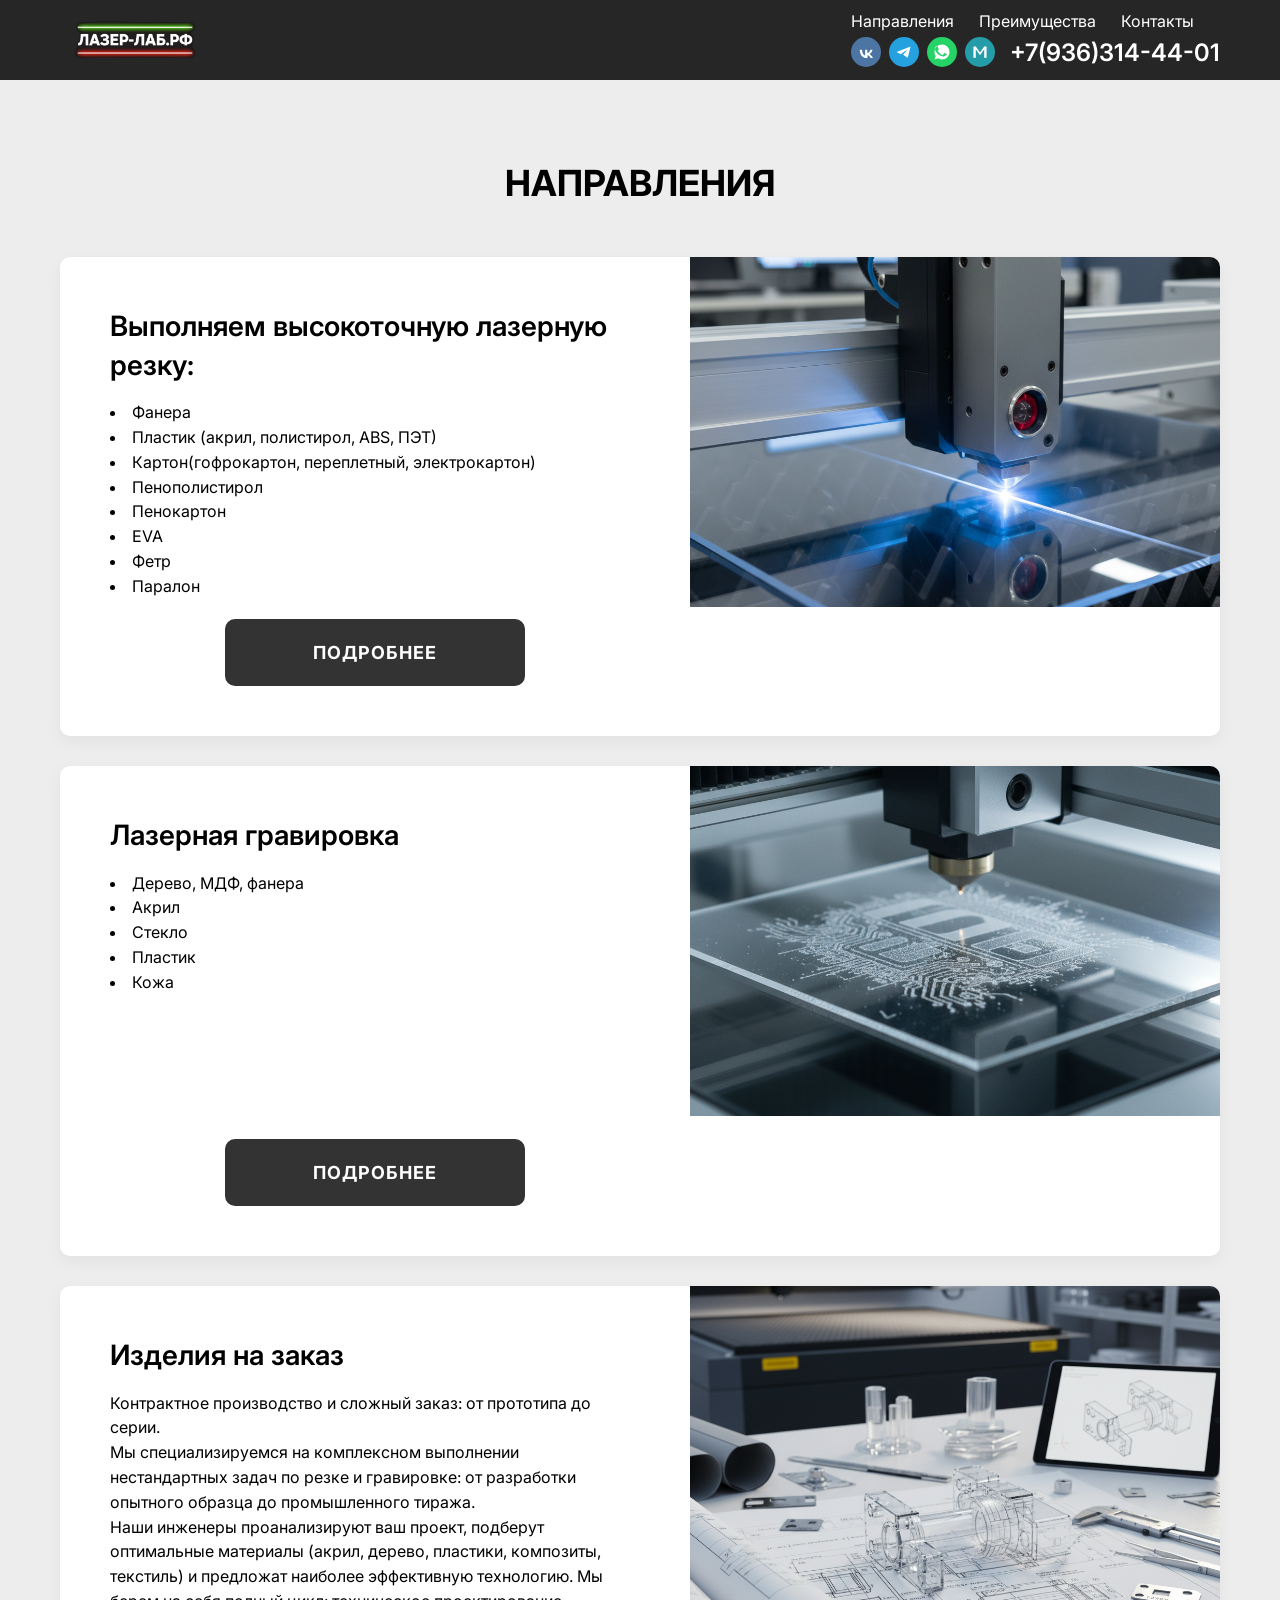
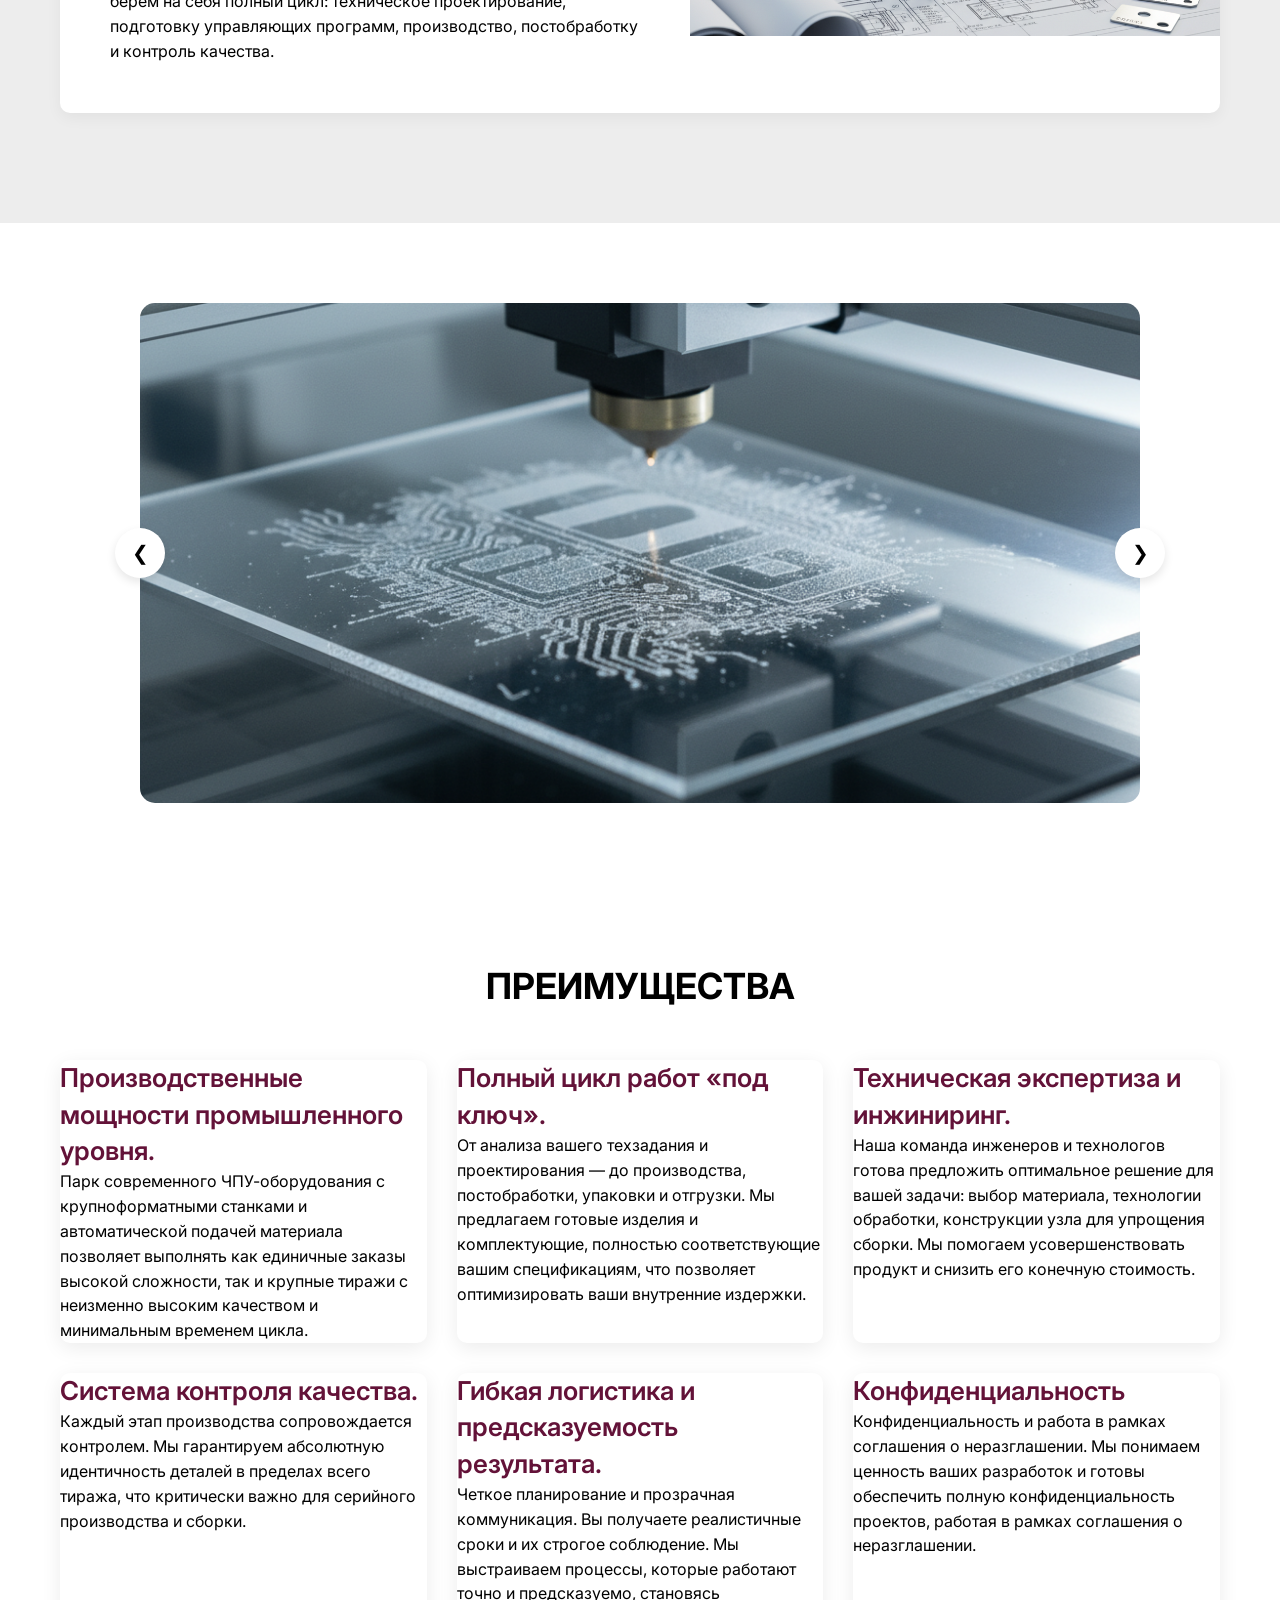
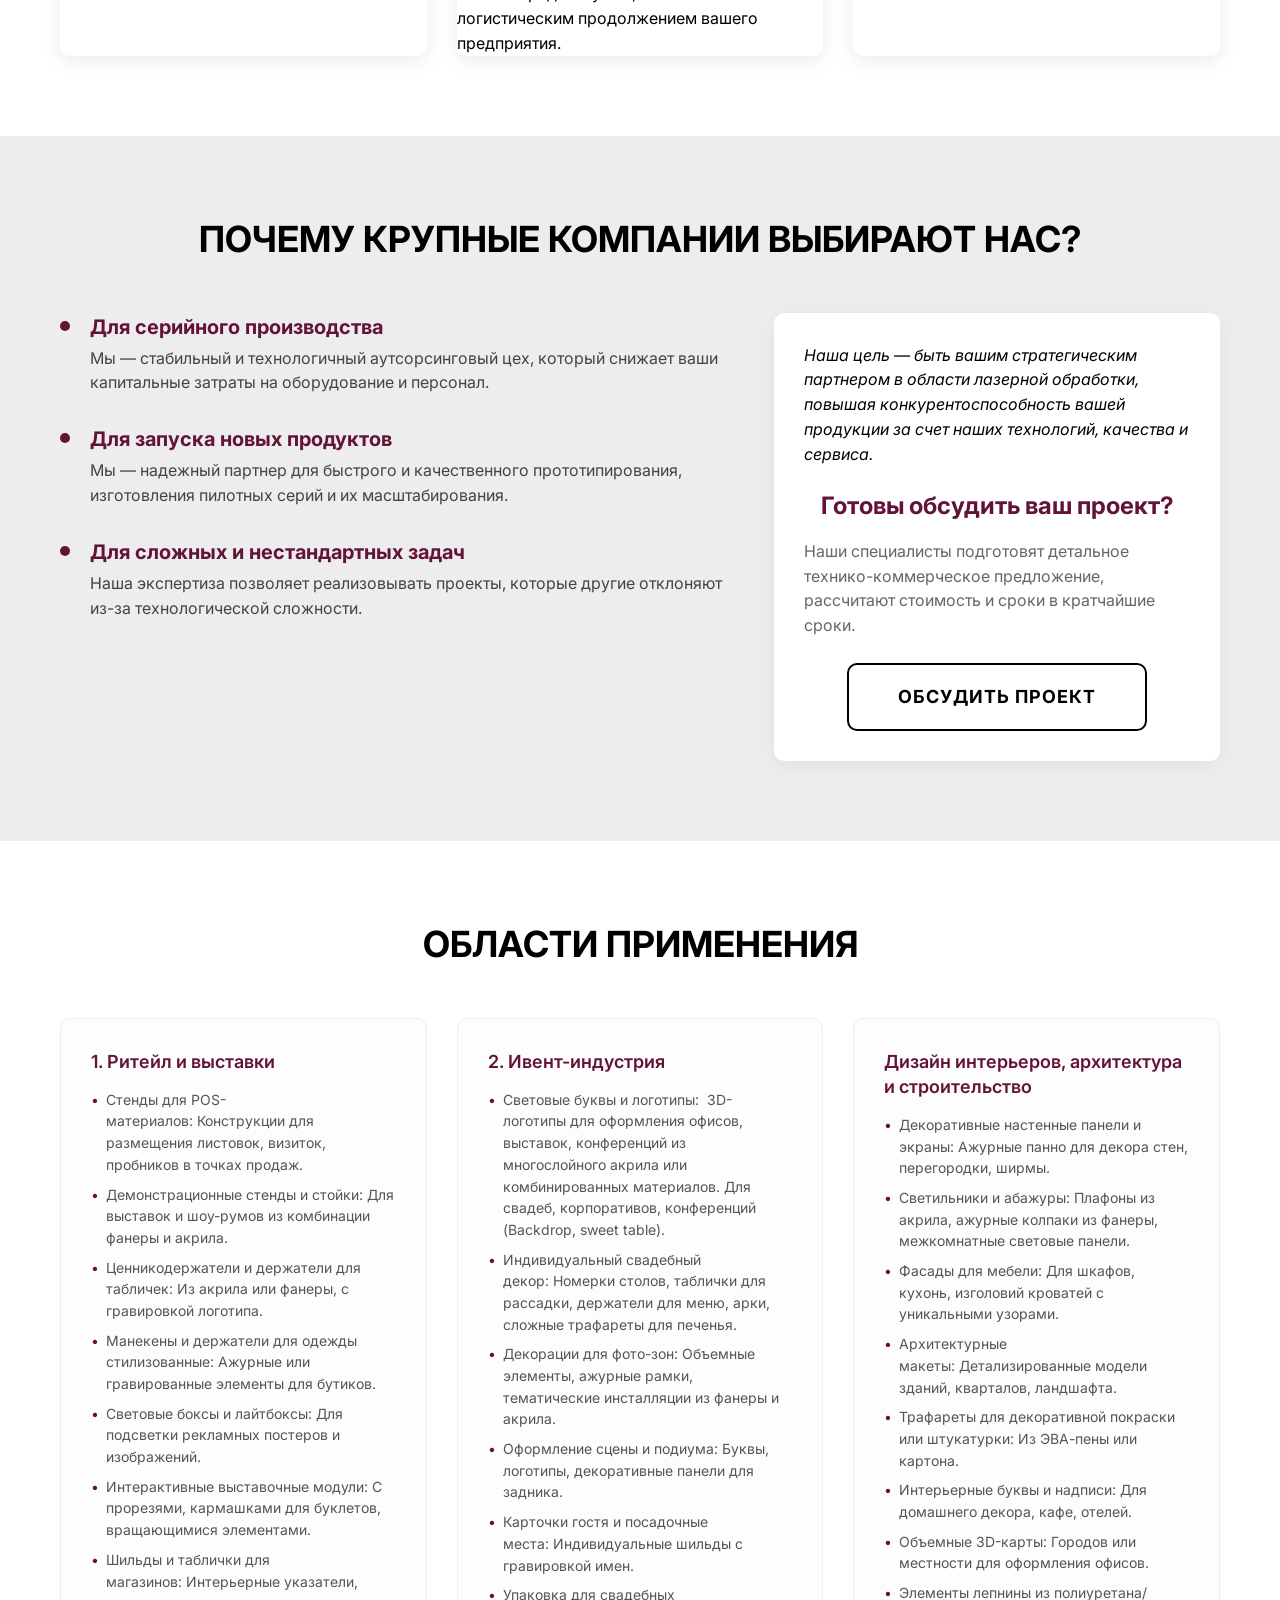
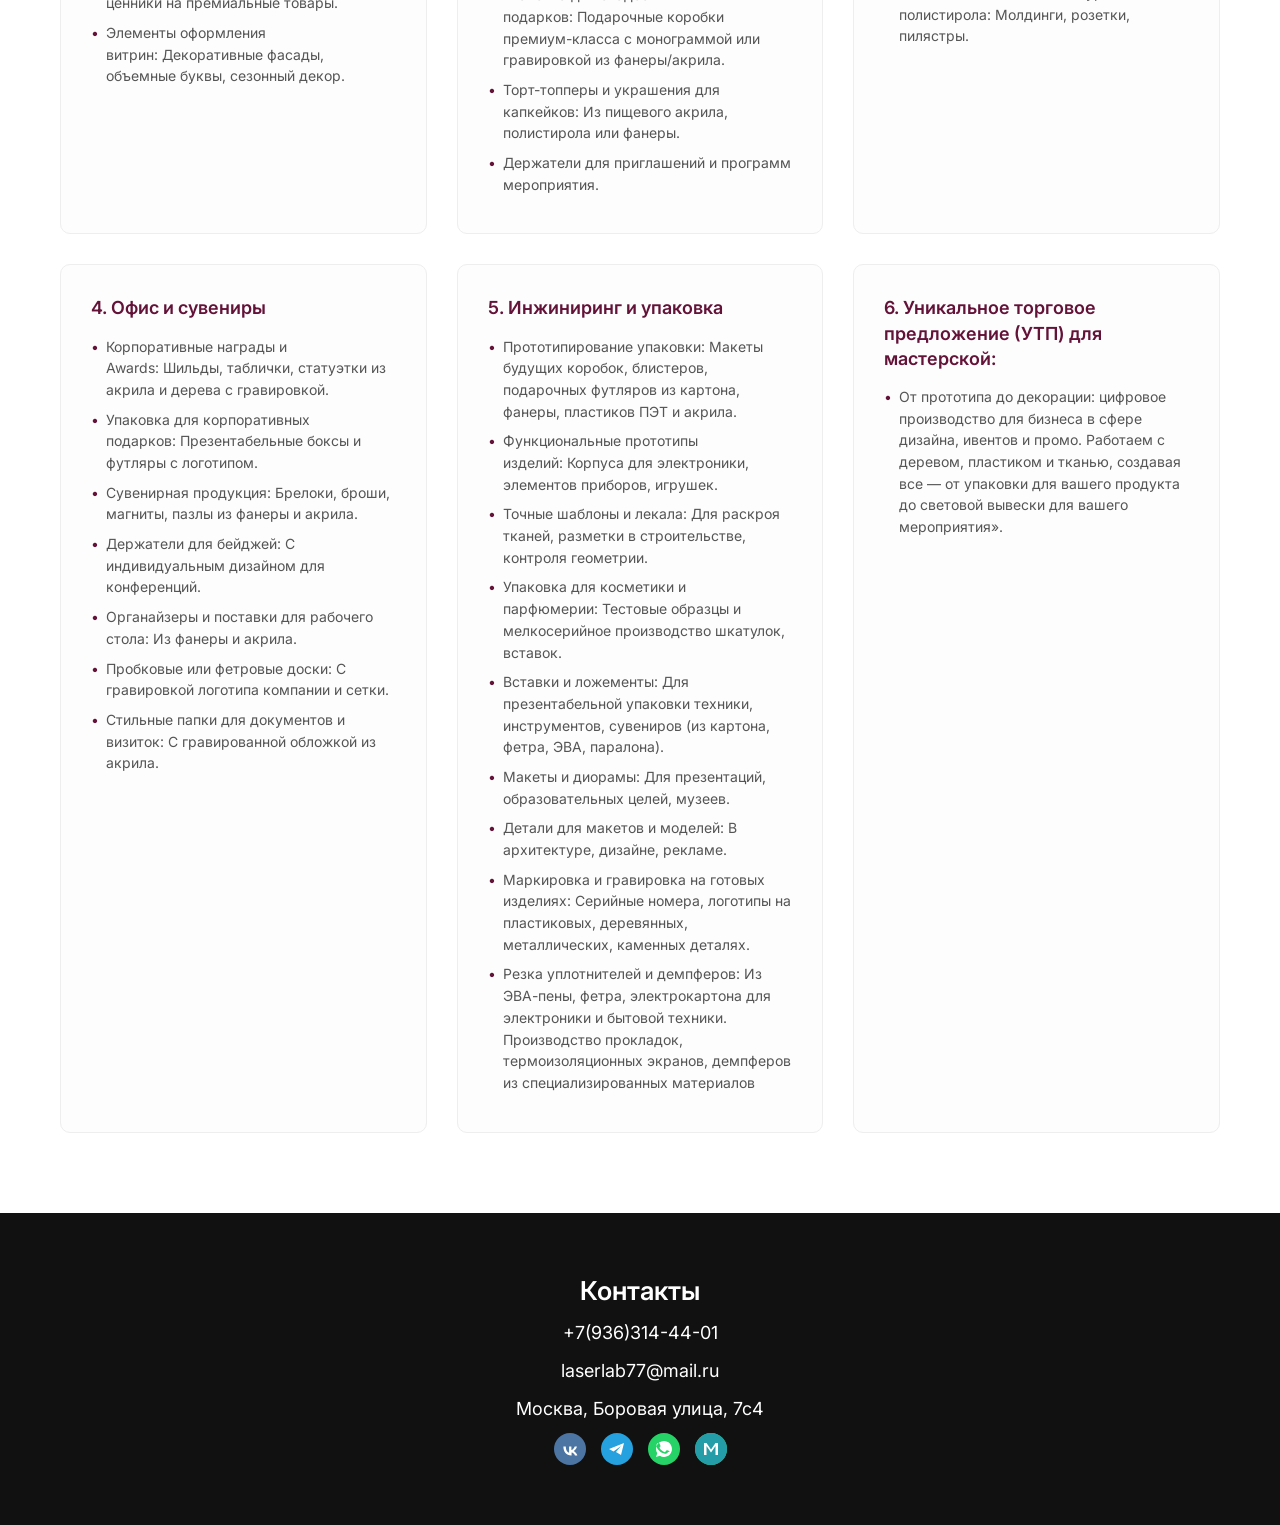
==== commit d3a18415: "Update index.html" ====
--- a/index.html
+++ b/index.html
@@ -39,9 +39,9 @@
                                 <path d="M16 8C11.58 8 8 11.58 8 16C8 17.58 8.46 19.05 9.25 20.3L8 24L11.83 22.77C13.06 23.55 14.48 24 16 24C20.42 24 24 20.42 24 16C24 11.58 20.42 8 16 8ZM19.8 19.34C19.55 20.04 18.51 20.6 17.95 20.67C17.44 20.73 16.78 20.92 14.53 20C11.64 18.82 9.77 15.88 9.63 15.69C9.49 15.5 8.44 14.11 8.44 12.68C8.44 11.25 9.17 10.55 9.47 10.26C9.71 10.03 10.1 9.92 10.48 9.92C10.6 9.92 10.72 9.93 10.82 9.93C11.13 9.95 11.28 9.97 11.49 10.46C11.75 11.08 12.38 12.63 12.45 12.78C12.53 12.93 12.6 13.12 12.5 13.31C12.4 13.5 12.33 13.59 12.18 13.76C12.03 13.93 11.89 14.07 11.74 14.26C11.6 14.43 11.44 14.63 11.64 14.98C11.84 15.33 12.53 16.46 13.54 17.36C14.85 18.52 15.91 18.9 16.3 19.08C16.69 19.26 16.92 19.22 17.15 18.96C17.38 18.7 18.15 17.8 18.44 17.41C18.73 17.02 19.03 17.1 19.4 17.25C19.78 17.4 21.79 18.39 21.79 18.39C21.79 18.39 21.79 18.39 21.79 18.39" fill="white"/>
                             </svg>
                         </a>
-                        <a href="https://max.ru/u/f9LHodD0cOJeE9eINkm-oCl4ajC9Mu6RRH30dMtrzcRRQ145QHzJp0qRFZE" target="_blank" aria-label="Макс" class="social-icon soc-wa-mini">
+                        <a href="https://max.ru/u/f9LHodD0cOJeE9eINkm-oCl4ajC9Mu6RRH30dMtrzcRRQ145QHzJp0qRFZE" target="_blank" aria-label="Макс" class="social-icon soc-max-mini">
                             <svg width="32" height="32" viewBox="0 0 32 32" fill="none" xmlns="http://www.w3.org/2000/svg">
-                                <circle cx="16" cy="16" r="16" fill="#259da8"/>
+                                <circle cx="16" cy="16" r="16"/>
                                 <path d="M9 10H11.5L16 16.5L20.5 10H23V22H20.5V13L16 19.5L11.5 13V22H9V10Z" fill="white"/>
                             </svg>
                         </a>
@@ -83,9 +83,9 @@
                         <path d="M16 8C11.58 8 8 11.58 8 16C8 17.58 8.46 19.05 9.25 20.3L8 24L11.83 22.77C13.06 23.55 14.48 24 16 24C20.42 24 24 20.42 24 16C24 11.58 20.42 8 16 8ZM19.8 19.34C19.55 20.04 18.51 20.6 17.95 20.67C17.44 20.73 16.78 20.92 14.53 20C11.64 18.82 9.77 15.88 9.63 15.69C9.49 15.5 8.44 14.11 8.44 12.68C8.44 11.25 9.17 10.55 9.47 10.26C9.71 10.03 10.1 9.92 10.48 9.92C10.6 9.92 10.72 9.93 10.82 9.93C11.13 9.95 11.28 9.97 11.49 10.46C11.75 11.08 12.38 12.63 12.45 12.78C12.53 12.93 12.6 13.12 12.5 13.31C12.4 13.5 12.33 13.59 12.18 13.76C12.03 13.93 11.89 14.07 11.74 14.26C11.6 14.43 11.44 14.63 11.64 14.98C11.84 15.33 12.53 16.46 13.54 17.36C14.85 18.52 15.91 18.9 16.3 19.08C16.69 19.26 16.92 19.22 17.15 18.96C17.38 18.7 18.15 17.8 18.44 17.41C18.73 17.02 19.03 17.1 19.4 17.25C19.78 17.4 21.79 18.39 21.79 18.39C21.79 18.39 21.79 18.39 21.79 18.39" fill="white"/>
                     </svg>
                 </a>
-                <a href="https://max.ru/u/f9LHodD0cOJeE9eINkm-oCl4ajC9Mu6RRH30dMtrzcRRQ145QHzJp0qRFZE" target="_blank" aria-label="Макс" class="social-icon">
-                    <svg width="32" height="32" viewBox="0 0 32 32" fill="none" xmlns="http://www.w3.org/2000/svg">
-                        <circle cx="16" cy="16" r="16" fill="#259da8"/>
+                <a href="https://max.ru/u/f9LHodD0cOJeE9eINkm-oCl4ajC9Mu6RRH30dMtrzcRRQ145QHzJp0qRFZE" target="_blank" aria-label="Макс" class="social-icon soc-max">
+                    <svg width="32" height="32" viewBox="0 0 32 32" fill="none" xmlns="http://www.w3.org/2000/svg">
+                        <circle cx="16" cy="16" r="16"/>
                         <path d="M9 10H11.5L16 16.5L20.5 10H23V22H20.5V13L16 19.5L11.5 13V22H9V10Z" fill="white"/>
                     </svg>
                 </a>
@@ -376,4 +376,5 @@
     </div>
     <script src="script.js"></script>
 </body>
-</html>+
+</html>
--- a/style.css
+++ b/style.css
@@ -196,14 +196,21 @@
     gap: 20px;
     margin-top: 30px;
 }
-.mobile-menu__socials .social-icon { width: 50px; height: 50px; font-size: 18px; }
+.mobile-menu__socials .social-icon { width: 30px; height: 30px; font-size: 18px; }
 
 /* Фирменные цвета */
 .soc-vk, .soc-vk-mini { background-color: #4C75A3; }
 .soc-tg, .soc-tg-mini { background-color: #24A1DE; }
 .soc-wa, .soc-wa-mini { background-color: #25D366; }
+.soc-max, .soc-max-mini { background-color: #259da8; }
 
 .social-icon:hover { opacity: 0.8; transform: scale(1.1); }
+
+.social-icon svg {
+    width: 100%;
+    height: 100%;
+    display: block;
+}
 
 /* Мобильное меню - футер */
 .mobile-menu__footer {
@@ -674,4 +681,6 @@
     .hero {
         padding: 20px 0;
     }
-}+
+}
+
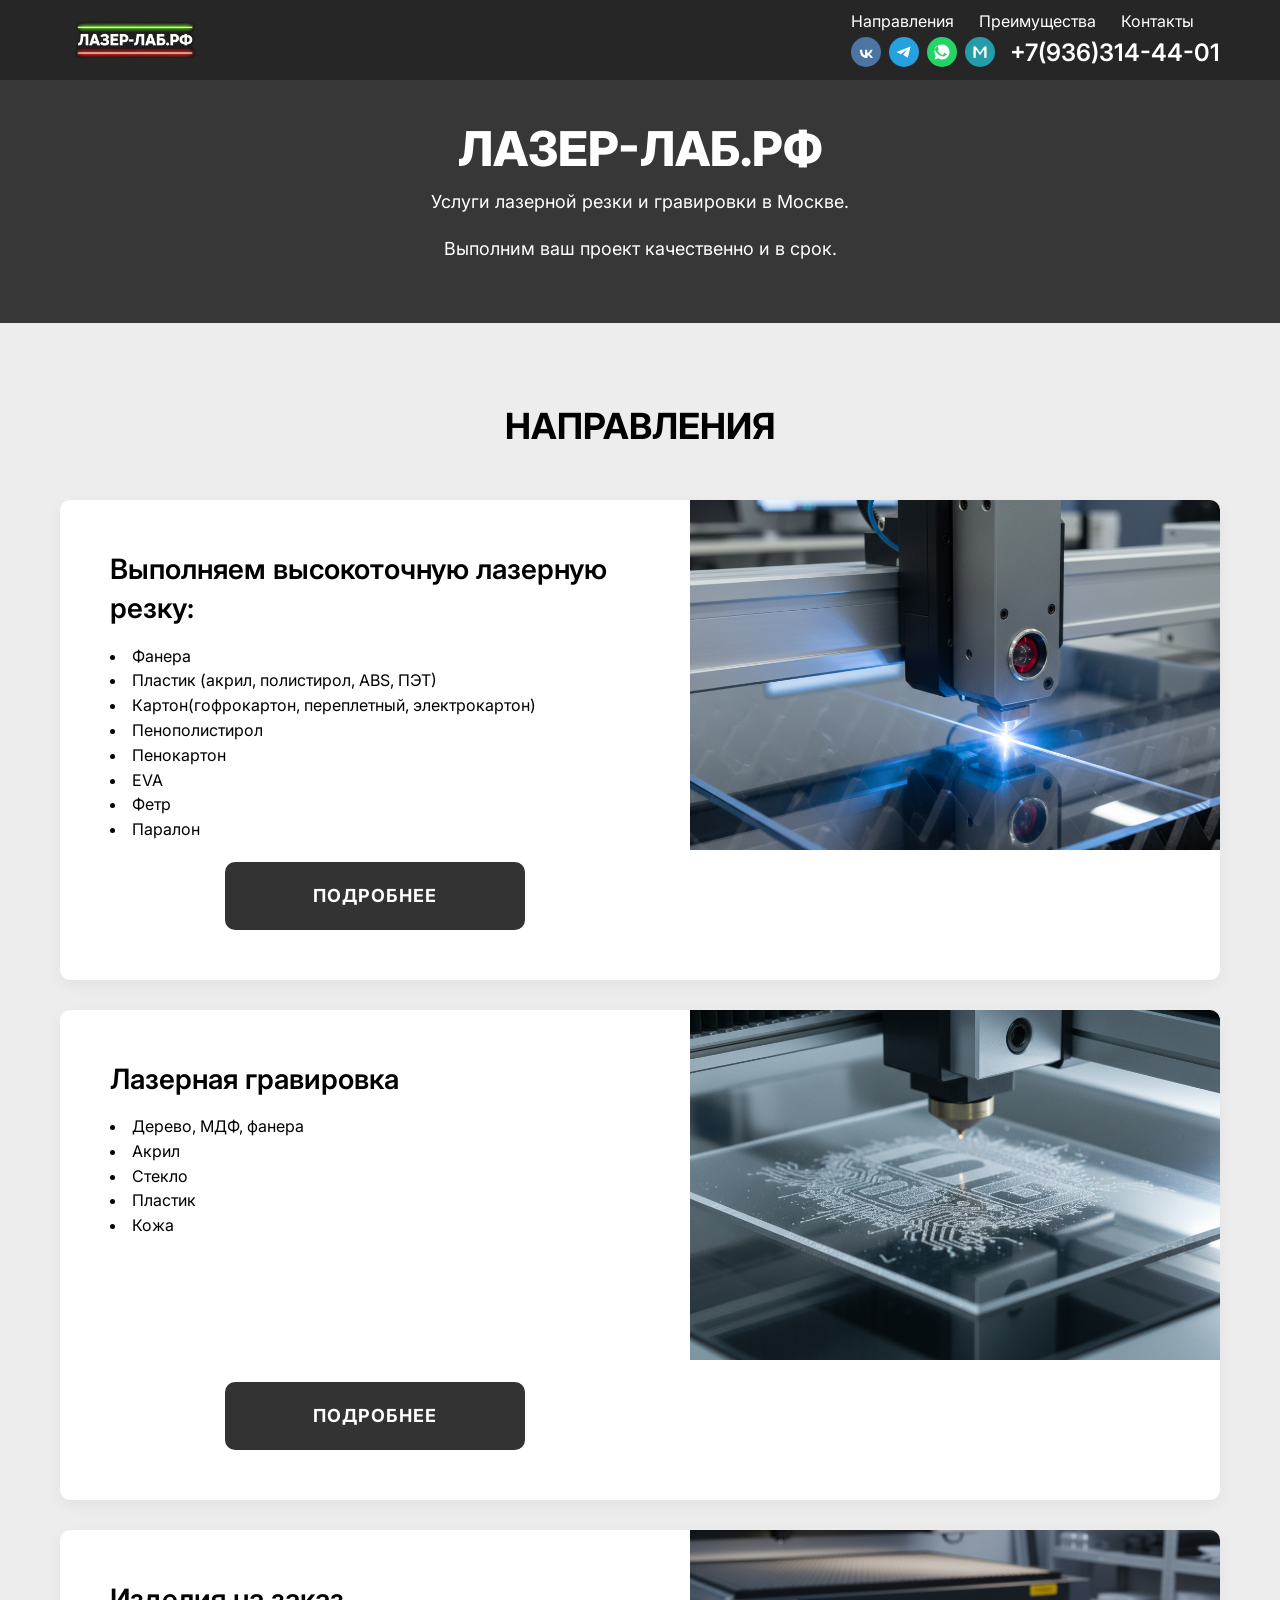
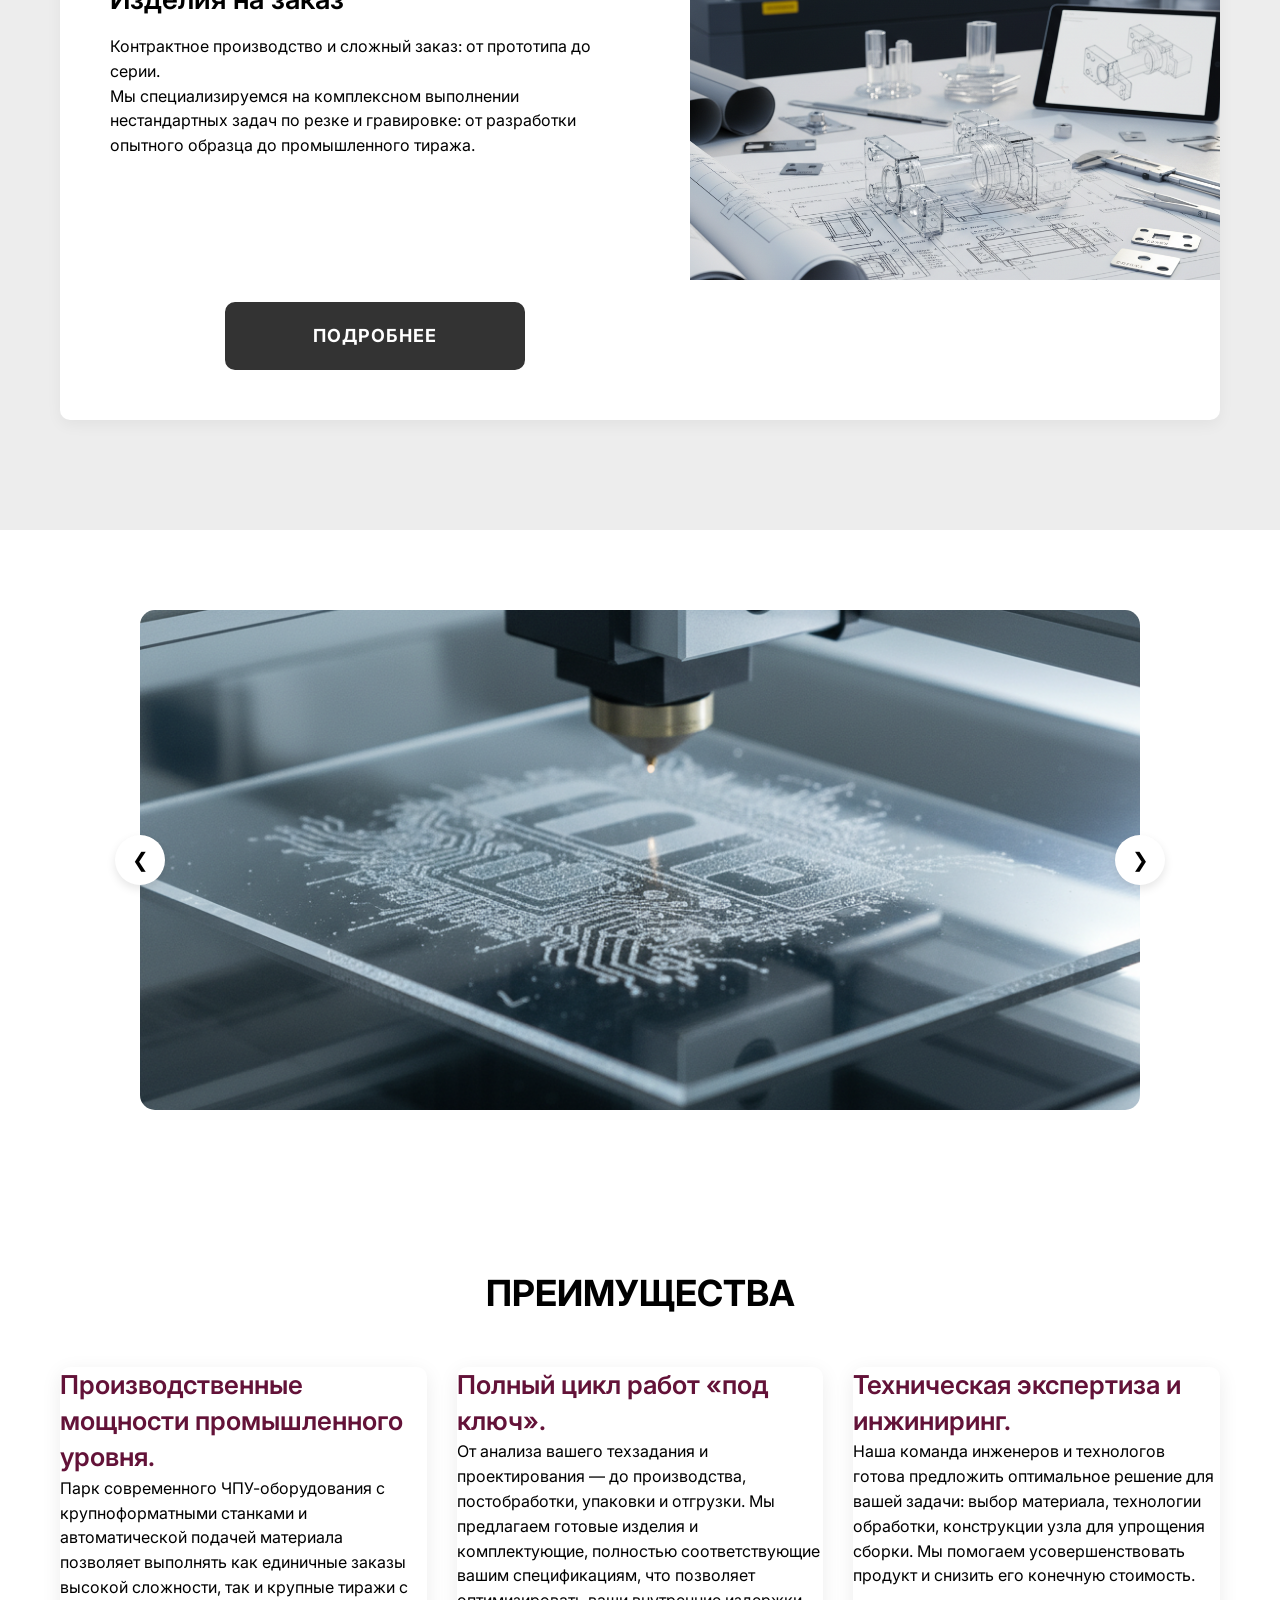
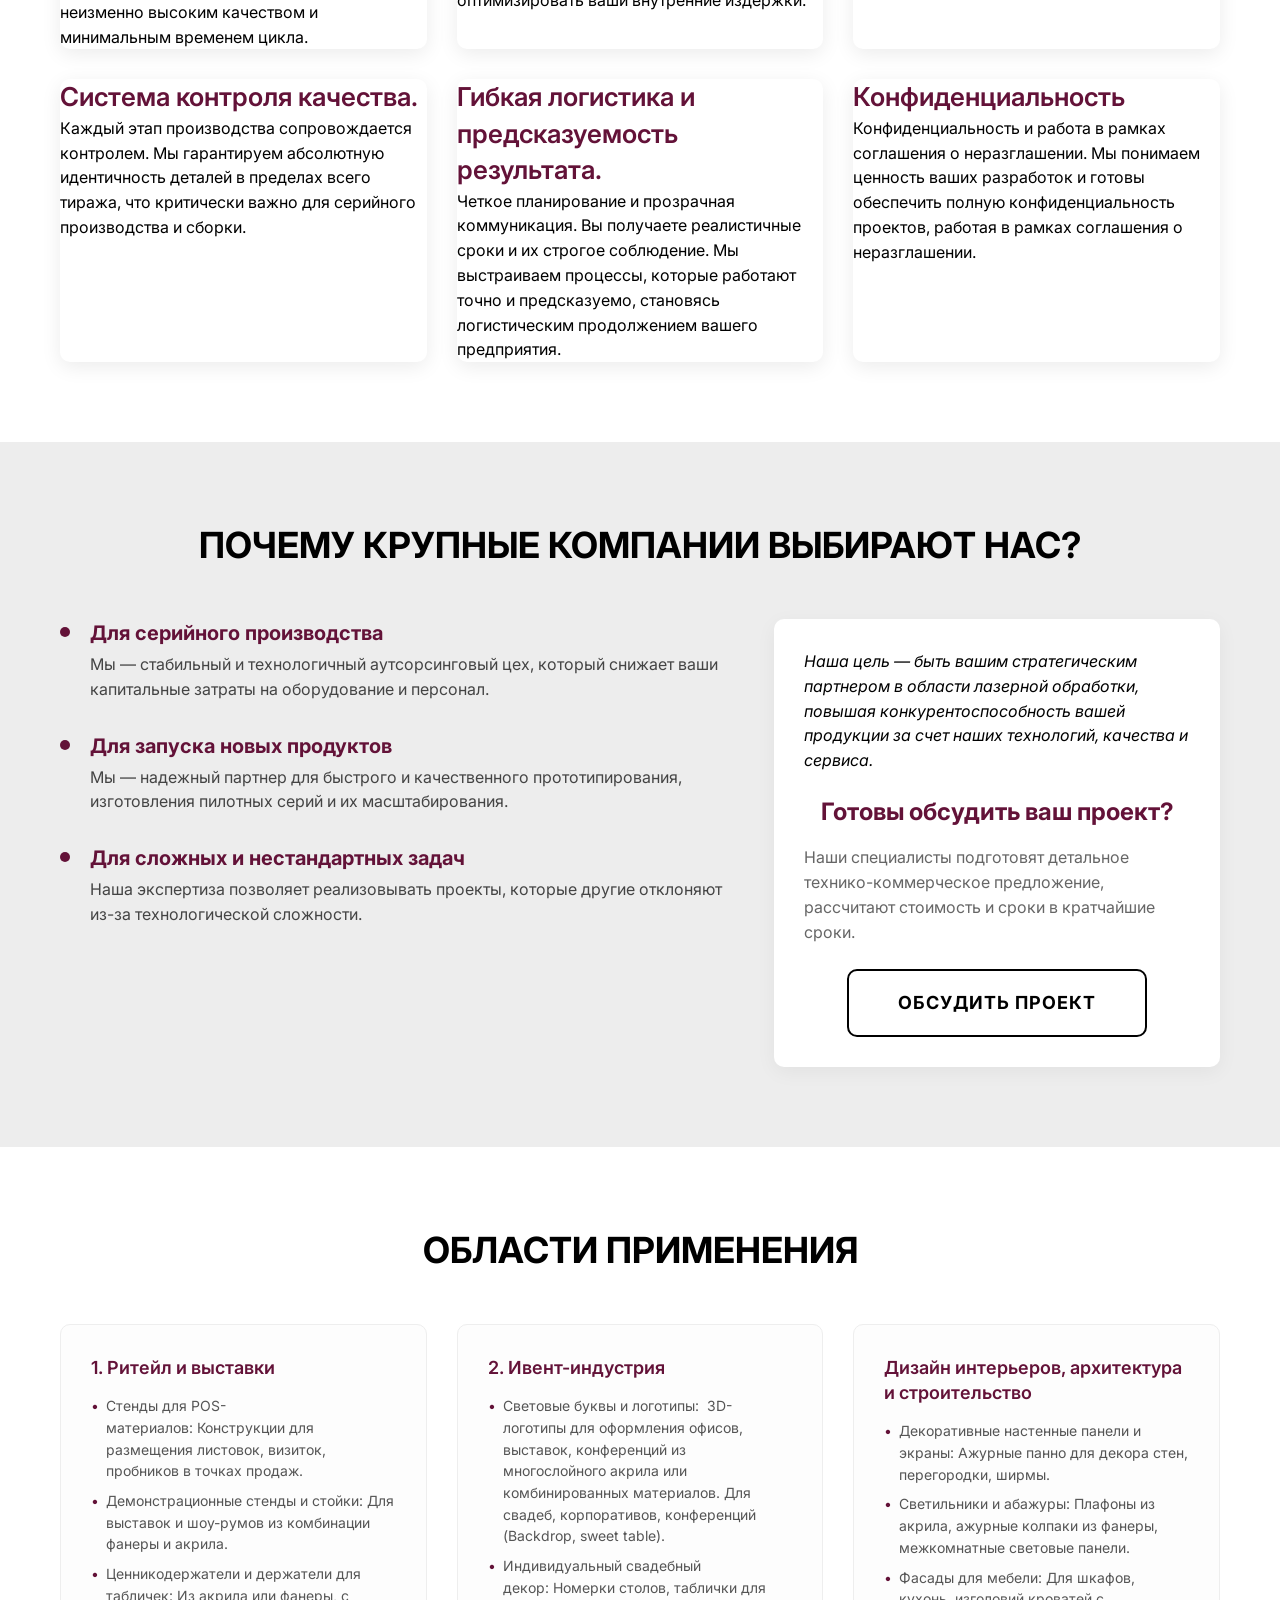
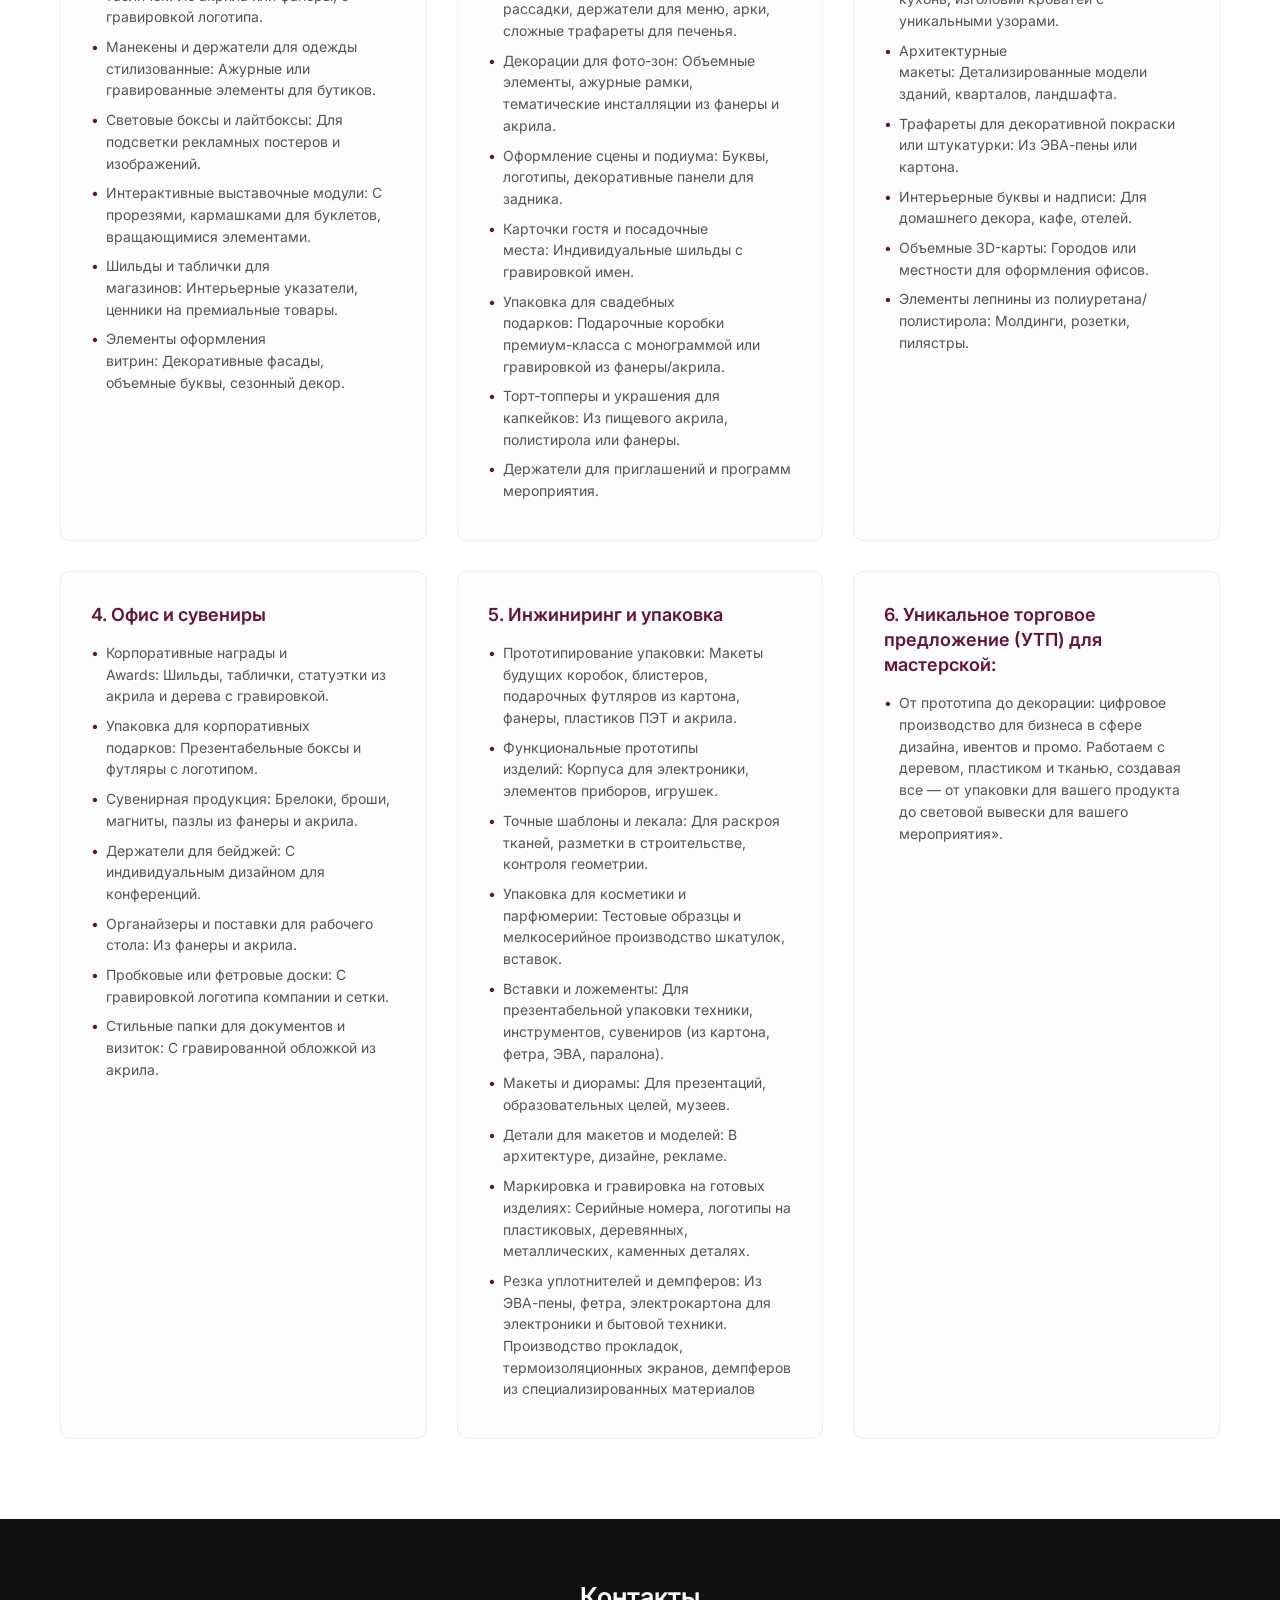
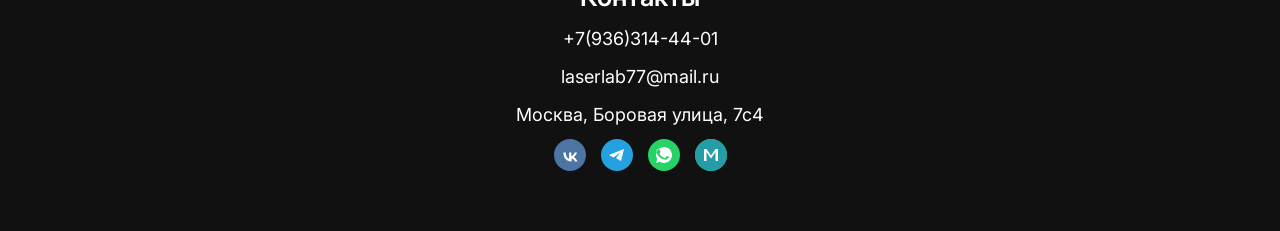
==== commit 6dee6696: "Update index.html" ====
--- a/index.html
+++ b/index.html
@@ -92,18 +92,13 @@
             </div>
         </div>
     </div>
-
-  <!--  <section class="hero" id="about">
-        <div class="hero__bg" style="background-image: url('https://static.tildacdn.ink/tild6638-3232-4465-b261-386266653539/screen.jpg');"></div>
-        <div class="hero__overlay"></div>
+    <section class="hero" id="about">
         <div class="container hero__content">
             <h1 class="hero__title">ЛАЗЕР-ЛАБ.РФ</h1>
             <p class="hero__descr">Услуги лазерной резки и гравировки в Москве.</p>
             <p class="hero__descr">Выполним ваш проект качественно и в срок.</p>
-            <button class="btn btn--hero js-open-modal" data-modal="contact-modal">Свяжитесь с нами</button>
-        </div>
-    </section> -->
-
+        </div>
+    </section>
     <section class="section services" id="services">
         <div class="container">
             <h2 class="section-title">Направления</h2>
@@ -124,7 +119,6 @@
                     <a href="cutting.html" class="btn btn--accent">Подробнее</a>
                 </div>
             </div>
-
             <div class="service-item service-item--reverse">
                 <div class="service-item__image">
                     <img src="img/гравировка акрил.png" alt="Лазерная гравировка">
@@ -152,8 +146,12 @@
                     <h3>Изделия на заказ</h3>
                     <p>Контрактное производство и сложный заказ: от прототипа до серии.</p>
                     <p>Мы специализируемся на комплексном выполнении нестандартных задач по резке и гравировке: от разработки опытного образца до промышленного тиража.</p>
-                    <p>Наши инженеры проанализируют ваш проект, подберут оптимальные материалы (акрил, дерево, пластики, композиты, текстиль) и предложат наиболее эффективную технологию. Мы берем на себя полный цикл: техническое проектирование, подготовку управляющих программ, производство, постобработку и контроль качества.</p>
-                  <!--  <a href="custom.html" class="btn btn--secondary">Подробнее</a> -->
+                    <br>
+                    <br>
+                    <br>
+                    <br>
+                    <br>
+                    <a href="custom.html" class="btn btn--accent">Подробнее</a>
                 </div>
             </div>
         </div>
@@ -176,7 +174,6 @@
             </div>
         </div>
     </section>
-
     <section id="advantages" class="section">
         <div class="container">
             <h2 class="section-title">Преимущества</h2>
@@ -376,5 +373,4 @@
     </div>
     <script src="script.js"></script>
 </body>
-
 </html>
